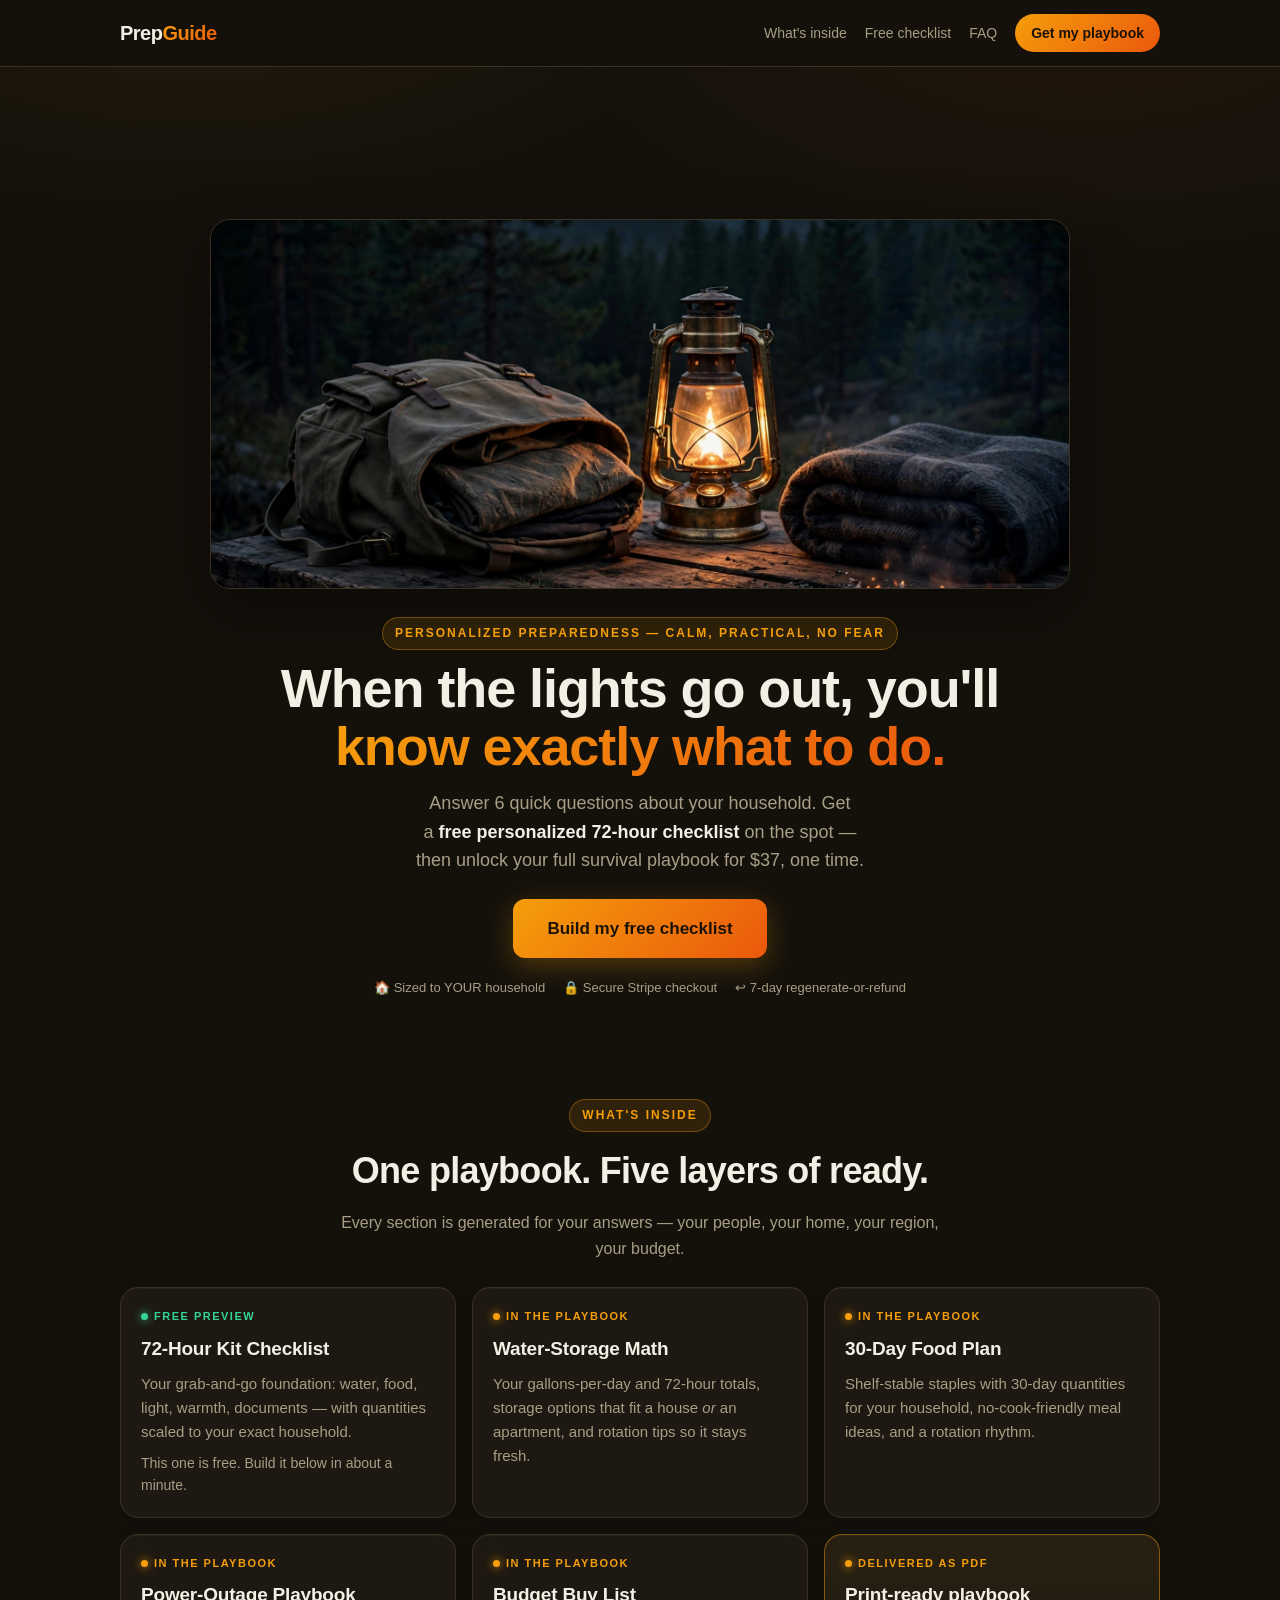
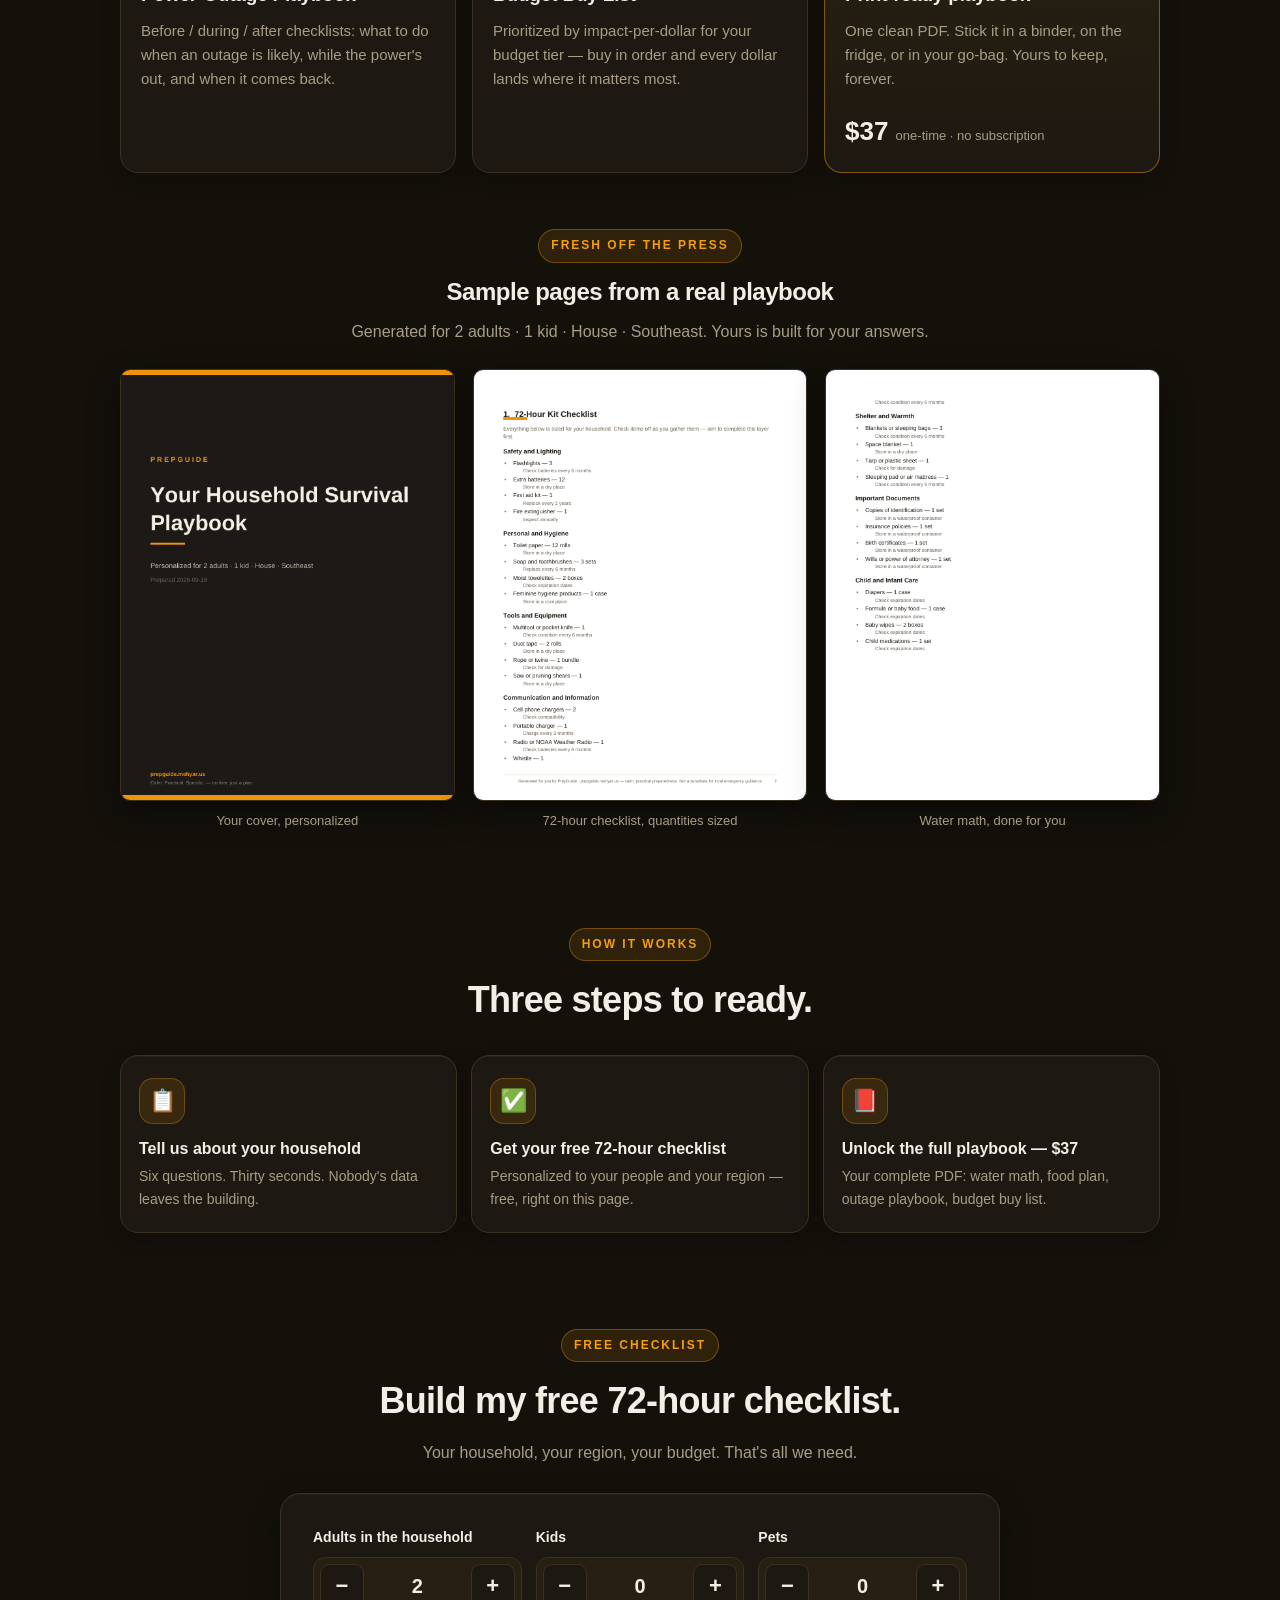
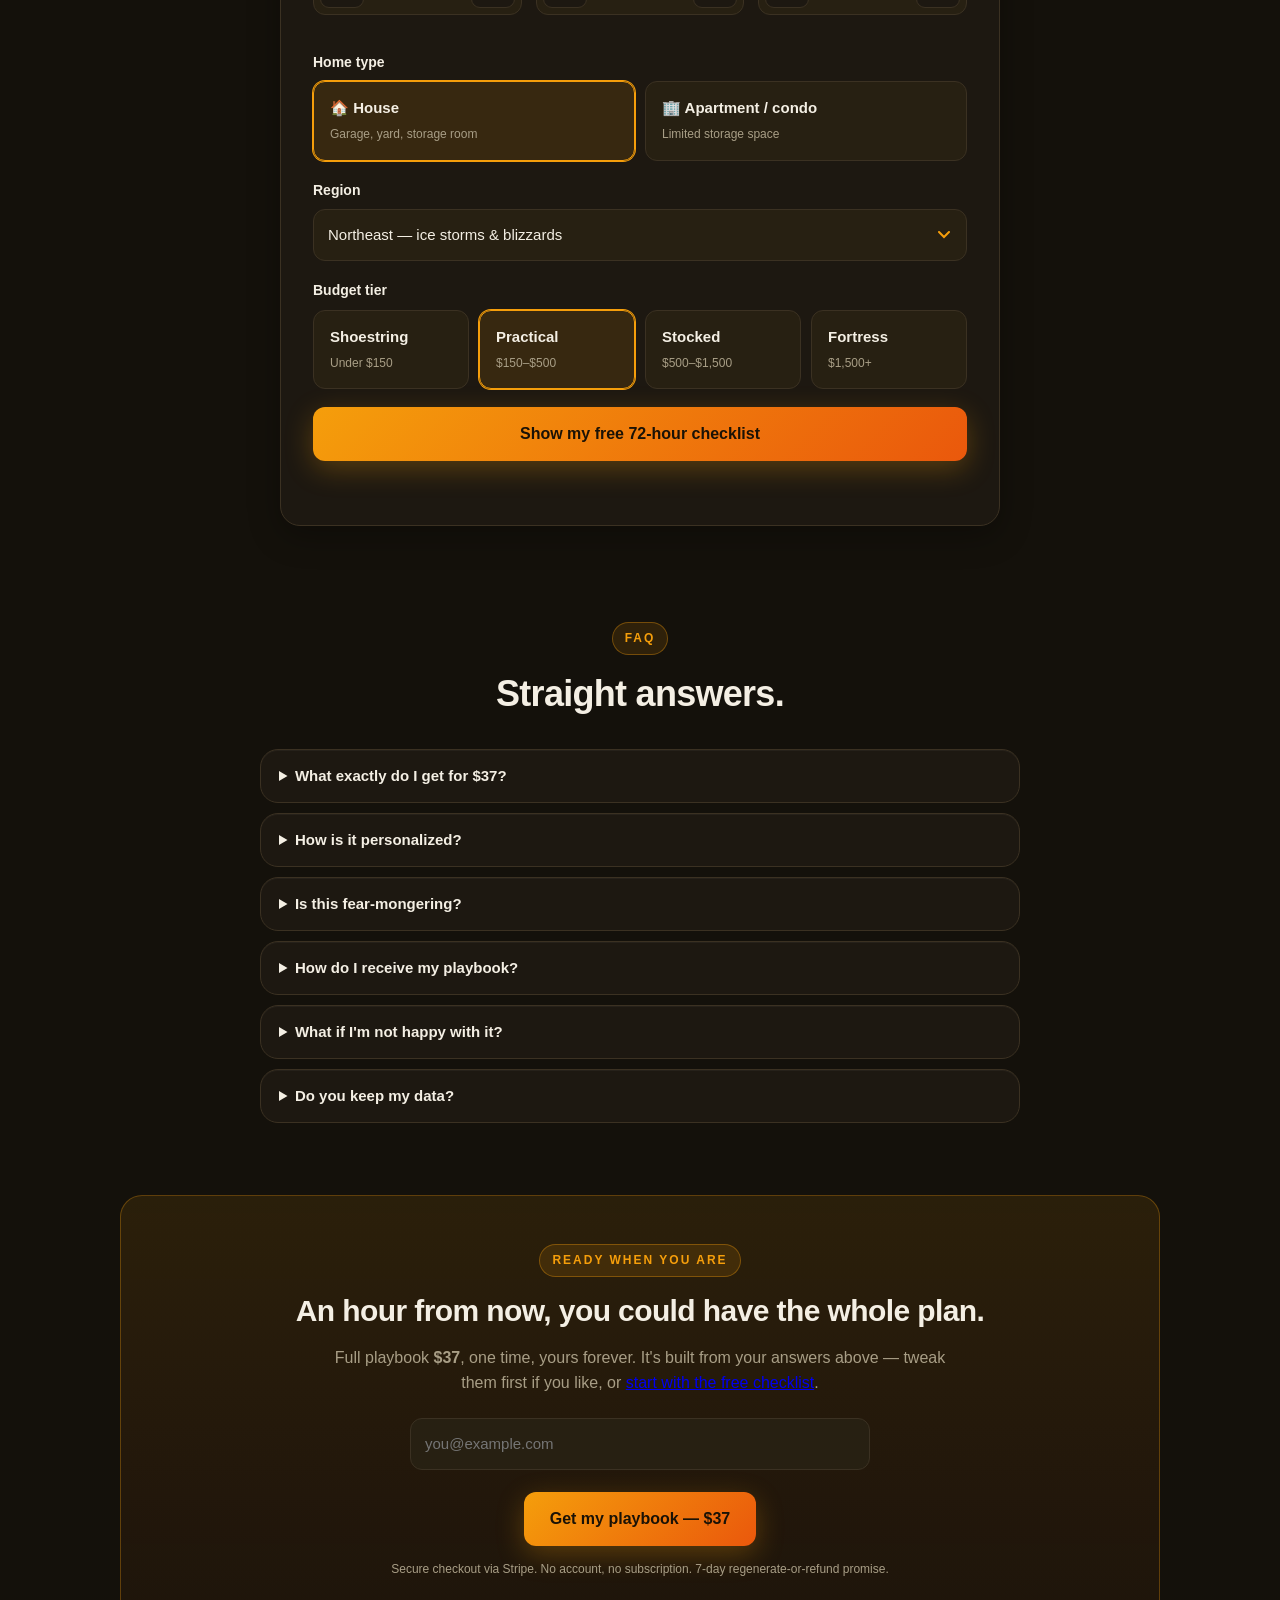
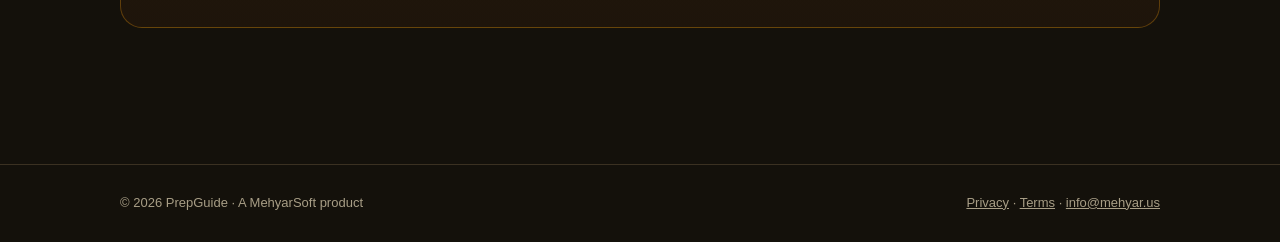
==== pwa/index.html @ 61ad1990 "PrepGuide product: PWA, checkout, fulfillment, design review" ====
<!DOCTYPE html>
<html lang="en">
<head>
<meta charset="utf-8">
<meta name="viewport" content="width=device-width, initial-scale=1, viewport-fit=cover">
<title>PrepGuide — Your personalized survival playbook, $37 one-time</title>
<meta name="description" content="Answer 6 quick questions, get a free personalized 72-hour checklist, then unlock your full survival playbook: water math for YOUR household, 30-day food plan, power-outage playbook, budget buy list. $37 one-time. Calm, practical, no fear.">
<link rel="canonical" href="https://prepguide.mehyar.us/">
<meta property="og:type" content="website">
<meta property="og:site_name" content="PrepGuide">
<meta property="og:title" content="PrepGuide — Your personalized survival playbook">
<meta property="og:description" content="Free personalized 72-hour checklist. Full playbook $37 one-time: water math, 30-day food plan, power-outage playbook, budget buy list. Calm, practical, no fear.">
<meta property="og:url" content="https://prepguide.mehyar.us/">
<meta property="og:image" content="https://prepguide.mehyar.us/hero.jpg">
<meta property="og:image:alt" content="PrepGuide — a household preparedness playbook">
<meta name="twitter:card" content="summary_large_image">
<meta name="twitter:title" content="PrepGuide — Your personalized survival playbook">
<meta name="twitter:description" content="Free personalized 72-hour checklist. Full playbook $37 one-time. Calm, practical, no fear.">
<meta name="twitter:image" content="https://prepguide.mehyar.us/hero.jpg">
<link rel="manifest" href="manifest.json">
<meta name="theme-color" content="#14110b">
<link rel="stylesheet" href="styles.css">
<script type="application/ld+json">
{"@context":"https://schema.org","@type":"Organization","name":"PrepGuide","url":"https://prepguide.mehyar.us/","logo":"https://prepguide.mehyar.us/hero.jpg","contactPoint":{"@type":"ContactPoint","email":"info@mehyar.us","contactType":"customer service"}}
</script>
<script type="application/ld+json">
{"@context":"https://schema.org","@type":"WebSite","name":"PrepGuide","url":"https://prepguide.mehyar.us/"}
</script>
<script type="application/ld+json">
{"@context":"https://schema.org","@type":"Product","name":"PrepGuide — Personalized Survival Playbook","description":"A personalized preparedness playbook for your household: 72-hour kit checklist, water-storage math, 30-day food plan, power-outage playbook, and a prioritized buy list for your budget. Delivered as a PDF.","brand":{"@type":"Brand","name":"PrepGuide"},"offers":{"@type":"Offer","price":"37","priceCurrency":"USD","availability":"https://schema.org/InStock"}}
</script>
<script type="application/ld+json">
{"@context":"https://schema.org","@type":"FAQPage","mainEntity":[
{"@type":"Question","name":"What exactly do I get for $37?","acceptedAnswer":{"@type":"Answer","text":"A personalized PDF playbook built for your household: your 72-hour kit checklist with quantities sized to your family, your water-storage math (gallons per day and for 72 hours), a 30-day food plan with quantities, a power-outage playbook (before / during / after), and a prioritized buy list matched to your budget tier."}},
{"@type":"Question","name":"How is it personalized?","acceptedAnswer":{"@type":"Answer","text":"You answer 6 questions — household size, home type, region, and budget. The playbook's quantities, storage advice, regional hazards, and buy list are all generated for those answers. A family of five in a hurricane zone gets a different plan than a single renter in the Mountain West."}},
{"@type":"Question","name":"Is this fear-mongering?","acceptedAnswer":{"@type":"Answer","text":"No. PrepGuide is deliberately calm and practical: checklists, math, and steps — no doom, no hype, no worst-case theater. Being prepared is just adulting with a plan."}},
{"@type":"Question","name":"How do I receive my playbook?","acceptedAnswer":{"@type":"Answer","text":"Right after checkout you land on your private success page. The playbook is generated for you (usually a few minutes) and downloads as a print-ready PDF. A copy of your private link also arrives by email."}},
{"@type":"Question","name":"What if I'm not happy with it?","acceptedAnswer":{"@type":"Answer","text":"Email info@mehyar.us within 7 days and we'll regenerate it free or refund you in full — your call."}},
{"@type":"Question","name":"Do you keep my data?","acceptedAnswer":{"@type":"Answer","text":"We keep your email and intake answers only long enough to produce and deliver your playbook. We never sell data and never use your household details in marketing. No accounts, nothing to delete later — or email info@mehyar.us and we'll wipe it."}}
]}
</script>
</head>
<body>

<header class="site-header">
  <div class="inner">
    <a class="brand" href="index.html">Prep<span>Guide</span></a>
    <nav class="nav">
      <a href="#inside">What's inside</a>
      <a href="#get">Free checklist</a>
      <a href="#faq">FAQ</a>
      <a class="nav-cta" href="#buy">Get my playbook</a>
    </nav>
  </div>
</header>

<main>
  <!-- ============ HERO ============ -->
  <section class="hero hero-compact">
    <div class="hero-art"><img src="hero.jpg" alt="A lantern and emergency backpack at dusk — be ready" fetchpriority="high" onerror="this.closest('.hero-art').style.display='none'"></div>
    <p class="eyebrow">Personalized preparedness — calm, practical, no fear</p>
    <h1>When the lights go out, you'll <span class="grad">know exactly what to do.</span></h1>
    <p class="hero-sub">Answer 6 quick questions about your household. Get a <strong>free personalized 72-hour checklist</strong> on the spot — then unlock your full survival playbook for $37, one time.</p>
    <div class="hero-cta">
      <a class="btn btn-primary" href="#get">Build my free checklist</a>
    </div>
    <div class="trust-row">
      <span>🏠 Sized to YOUR household</span>
      <span>🔒 Secure Stripe checkout</span>
      <span>↩ 7-day regenerate-or-refund</span>
    </div>
  </section>

  <!-- ============ WHAT'S INSIDE ============ -->
  <section id="inside">
    <div class="eyebrow-wrap"><p class="eyebrow">What's inside</p></div>
    <h2 class="sec-title">One playbook. Five layers of ready.</h2>
    <p class="sec-sub">Every section is generated for your answers — your people, your home, your region, your budget.</p>
    <div class="cards">
      <article class="card reveal">
        <div class="card-body">
          <span class="tag tag-free">Free preview</span>
          <h3>72-Hour Kit Checklist</h3>
          <p class="pitch">Your grab-and-go foundation: water, food, light, warmth, documents — with quantities scaled to your exact household.</p>
          <p class="teaser">This one is free. Build it below in about a minute.</p>
        </div>
      </article>
      <article class="card reveal">
        <div class="card-body">
          <span class="tag">In the playbook</span>
          <h3>Water-Storage Math</h3>
          <p class="pitch">Your gallons-per-day and 72-hour totals, storage options that fit a house <em>or</em> an apartment, and rotation tips so it stays fresh.</p>
        </div>
      </article>
      <article class="card reveal">
        <div class="card-body">
          <span class="tag">In the playbook</span>
          <h3>30-Day Food Plan</h3>
          <p class="pitch">Shelf-stable staples with 30-day quantities for your household, no-cook-friendly meal ideas, and a rotation rhythm.</p>
        </div>
      </article>
      <article class="card reveal">
        <div class="card-body">
          <span class="tag">In the playbook</span>
          <h3>Power-Outage Playbook</h3>
          <p class="pitch">Before / during / after checklists: what to do when an outage is likely, while the power's out, and when it comes back.</p>
        </div>
      </article>
      <article class="card reveal">
        <div class="card-body">
          <span class="tag">In the playbook</span>
          <h3>Budget Buy List</h3>
          <p class="pitch">Prioritized by impact-per-dollar for your budget tier — buy in order and every dollar lands where it matters most.</p>
        </div>
      </article>
      <article class="card reveal card-cta">
        <div class="card-body">
          <span class="tag">Delivered as PDF</span>
          <h3>Print-ready playbook</h3>
          <p class="pitch">One clean PDF. Stick it in a binder, on the fridge, or in your go-bag. Yours to keep, forever.</p>
          <p class="price">$37 <small>one-time · no subscription</small></p>
        </div>
      </article>
    </div>

    <div class="samples">
      <div class="eyebrow-wrap"><p class="eyebrow">Fresh off the press</p></div>
      <h3 class="sec-title" style="font-size:24px">Sample pages from a real playbook</h3>
      <p class="sec-sub">Generated for 2 adults · 1 kid · House · Southeast. Yours is built for your answers.</p>
      <div class="sample-pages">
        <figure class="reveal">
          <img src="samples/page-1.png" alt="Sample playbook cover page, personalized for a two-adult one-kid household in the Southeast" loading="lazy">
          <figcaption>Your cover, personalized</figcaption>
        </figure>
        <figure class="reveal">
          <img src="samples/page-2.png" alt="Sample 72-hour kit checklist page with quantities sized to the household" loading="lazy">
          <figcaption>72-hour checklist, quantities sized</figcaption>
        </figure>
        <figure class="reveal">
          <img src="samples/page-3.png" alt="Sample water-storage math page from the playbook" loading="lazy">
          <figcaption>Water math, done for you</figcaption>
        </figure>
      </div>
    </div>
  </section>

  <!-- ============ HOW IT WORKS ============ -->
  <section id="how">
    <div class="eyebrow-wrap"><p class="eyebrow">How it works</p></div>
    <h2 class="sec-title">Three steps to ready.</h2>
    <ol class="steps steps-visual">
      <li><span class="step-icon">📋</span><strong>Tell us about your household</strong><p>Six questions. Thirty seconds. Nobody's data leaves the building.</p></li>
      <li><span class="step-icon">✅</span><strong>Get your free 72-hour checklist</strong><p>Personalized to your people and your region — free, right on this page.</p></li>
      <li><span class="step-icon">📕</span><strong>Unlock the full playbook — $37</strong><p>Your complete PDF: water math, food plan, outage playbook, budget buy list.</p></li>
    </ol>
  </section>

  <!-- ============ INTAKE ============ -->
  <section id="get">
    <div class="eyebrow-wrap"><p class="eyebrow">Free checklist</p></div>
    <h2 class="sec-title">Build my free 72-hour checklist.</h2>
    <p class="sec-sub">Your household, your region, your budget. That's all we need.</p>

    <form id="intake-form" class="intake" novalidate>
      <div class="intake-grid">
        <div class="field">
          <label>Adults in the household</label>
          <div class="stepper" data-field="adults">
            <button type="button" data-step="-1" aria-label="fewer adults">−</button>
            <span class="stepper-val" id="adults-val">2</span>
            <button type="button" data-step="1" aria-label="more adults">+</button>
          </div>
        </div>
        <div class="field">
          <label>Kids</label>
          <div class="stepper" data-field="kids">
            <button type="button" data-step="-1" aria-label="fewer kids">−</button>
            <span class="stepper-val" id="kids-val">0</span>
            <button type="button" data-step="1" aria-label="more kids">+</button>
          </div>
        </div>
        <div class="field">
          <label>Pets</label>
          <div class="stepper" data-field="pets">
            <button type="button" data-step="-1" aria-label="fewer pets">−</button>
            <span class="stepper-val" id="pets-val">0</span>
            <button type="button" data-step="1" aria-label="more pets">+</button>
          </div>
        </div>
      </div>

      <div class="field">
        <label>Home type</label>
        <div class="choices choices-2" id="home-type">
          <label class="choice"><input type="radio" name="home_type" value="house" checked><span><strong>🏠 House</strong><small>Garage, yard, storage room</small></span></label>
          <label class="choice"><input type="radio" name="home_type" value="apartment" ><span><strong>🏢 Apartment / condo</strong><small>Limited storage space</small></span></label>
        </div>
      </div>

      <div class="field">
        <label for="region">Region</label>
        <select id="region" class="select">
          <option value="northeast">Northeast — ice storms &amp; blizzards</option>
          <option value="southeast">Southeast — hurricanes</option>
          <option value="midwest">Midwest — tornadoes &amp; ice</option>
          <option value="south">South — extreme heat &amp; hurricanes</option>
          <option value="west">West — wildfires &amp; earthquakes</option>
          <option value="mountain">Mountain — blizzards &amp; wildfires</option>
        </select>
      </div>

      <div class="field">
        <label>Budget tier</label>
        <div class="choices choices-2 choices-4" id="budget-tier">
          <label class="choice"><input type="radio" name="budget_tier" value="shoestring"><span><strong>Shoestring</strong><small>Under $150</small></span></label>
          <label class="choice"><input type="radio" name="budget_tier" value="practical" checked><span><strong>Practical</strong><small>$150–$500</small></span></label>
          <label class="choice"><input type="radio" name="budget_tier" value="stocked"><span><strong>Stocked</strong><small>$500–$1,500</small></span></label>
          <label class="choice"><input type="radio" name="budget_tier" value="fortress"><span><strong>Fortress</strong><small>$1,500+</small></span></label>
        </div>
      </div>

      <button type="submit" class="btn btn-primary btn-block" id="teaser-btn">Show my free 72-hour checklist</button>
      <div class="status" id="teaser-status" role="status"></div>
    </form>

    <div id="teaser-result" hidden></div>

    <!-- upsell: revealed after the teaser -->
    <div id="upsell" class="unlock-box" hidden>
      <div>
        <p class="price">$37 <small>one-time</small></p>
        <p><strong>Unlock your full playbook</strong> — water-storage math for your household, 30-day food plan, power-outage playbook, and your prioritized budget buy list. Print-ready PDF, yours forever.</p>
      </div>
      <form class="buy-form" novalidate>
        <input type="email" class="email-inline buy-email" placeholder="you@example.com" autocomplete="email" aria-label="Email for delivery">
        <button type="submit" class="btn btn-primary buy-btn">Get my playbook — $37</button>
        <div class="status buy-status" role="status"></div>
      </form>
      <p class="fine">Secure checkout via Stripe. Your private download link arrives on the success page and by email.</p>
    </div>
  </section>

  <!-- ============ FAQ ============ -->
  <section id="faq">
    <div class="eyebrow-wrap"><p class="eyebrow">FAQ</p></div>
    <h2 class="sec-title">Straight answers.</h2>
    <div class="faq">
      <details><summary>What exactly do I get for $37?</summary><p>A personalized PDF playbook built for your household: your 72-hour kit checklist with quantities sized to your family, your water-storage math (gallons per day and for 72 hours), a 30-day food plan with quantities, a power-outage playbook (before / during / after), and a prioritized buy list matched to your budget tier.</p></details>
      <details><summary>How is it personalized?</summary><p>You answer 6 questions — household size, home type, region, and budget. The quantities, storage advice, regional hazard notes, and buy list are all generated for those answers. A family of five in a hurricane zone gets a different plan than a single renter in the Mountain West.</p></details>
      <details><summary>Is this fear-mongering?</summary><p>No. PrepGuide is deliberately calm and practical: checklists, math, and steps — no doom, no hype, no worst-case theater. Being prepared is just adulting with a plan.</p></details>
      <details><summary>How do I receive my playbook?</summary><p>Right after checkout you land on your private success page. Your playbook is generated for you (usually within a few minutes) and downloads as a print-ready PDF. A copy of your private link also arrives by email.</p></details>
      <details><summary>What if I'm not happy with it?</summary><p>Email <a href="mailto:info@mehyar.us">info@mehyar.us</a> within 7 days and we'll regenerate it free or refund you in full — your call.</p></details>
      <details><summary>Do you keep my data?</summary><p>We keep your email and intake answers only long enough to produce and deliver your playbook. We never sell data and never use your household details in marketing. No accounts, nothing to delete later — or email <a href="mailto:info@mehyar.us">info@mehyar.us</a> and we'll wipe it.</p></details>
    </div>
  </section>

  <!-- ============ FINAL CTA / PAYWALL ============ -->
  <section class="final-cta" id="buy">
    <p class="eyebrow">Ready when you are</p>
    <h2>An hour from now, you could have the whole plan.</h2>
    <p class="sec-sub">Full playbook <strong>$37</strong>, one time, yours forever. It's built from your answers above — tweak them first if you like, or <a href="#get">start with the free checklist</a>.</p>
    <form class="buy-form buy-form-final" novalidate>
      <input type="email" class="email-inline buy-email" placeholder="you@example.com" autocomplete="email" aria-label="Email for delivery">
      <button type="submit" class="btn btn-primary buy-btn">Get my playbook — $37</button>
      <div class="status buy-status" role="status"></div>
    </form>
    <p class="fine">Secure checkout via Stripe. No account, no subscription. 7-day regenerate-or-refund promise.</p>
  </section>
</main>

<div class="sticky-cta" id="sticky-cta" hidden>
  <div class="sticky-cta-text"><strong>$37</strong> — your household playbook</div>
  <a class="btn btn-primary" href="#buy">Get it</a>
</div>

<footer>
  <div class="inner">
    <span>© 2026 PrepGuide · A MehyarSoft product</span>
    <span><a href="privacy.html">Privacy</a> · <a href="terms.html">Terms</a> · <a href="mailto:info@mehyar.us">info@mehyar.us</a></span>
  </div>
</footer>

<script src="app.js" defer></script>
</body>
</html>
---- pwa/styles.css ----
/* PrepGuide — rugged preparedness palette. Mobile-first, vanilla, no build step. */
:root {
  --bg: #14110b;
  --surface: #1d1811;
  --surface-2: #272012;
  --line: #3b3122;
  --text: #f4efe4;
  --muted: #a89e86;
  --accent: #f59e0b;
  --accent-2: #fb923c;
  --accent-soft: rgba(245, 158, 11, .12);
  --grad: linear-gradient(135deg, #f59e0b, #ea580c);
  --gold: #fbbf24;
  --ok: #34d399;
  --err: #fb7185;
  --radius: 16px;
  --maxw: 1080px;
  --font: -apple-system, BlinkMacSystemFont, "Segoe UI", Inter, Roboto, Helvetica, Arial, sans-serif;
}

* { box-sizing: border-box; }
html { -webkit-text-size-adjust: 100%; scroll-behavior: smooth; }
body {
  margin: 0;
  background:
    radial-gradient(900px 420px at 15% -5%, rgba(245, 158, 11, .08) 0%, transparent 60%) fixed,
    radial-gradient(900px 420px at 85% 0%, rgba(234, 88, 12, .07) 0%, transparent 60%) fixed,
    var(--bg);
  color: var(--text);
  font-family: var(--font);
  line-height: 1.6;
  font-size: 16px;
}

/* ---------- header ---------- */
.site-header {
  position: sticky; top: 0; z-index: 20;
  background: rgba(20, 17, 11, .9);
  backdrop-filter: blur(10px);
  -webkit-backdrop-filter: blur(10px);
  border-bottom: 1px solid var(--line);
}
.site-header .inner {
  max-width: var(--maxw); margin: 0 auto;
  padding: 14px 20px;
  display: flex; align-items: center; justify-content: space-between; gap: 12px;
}
.brand { font-weight: 800; font-size: 20px; letter-spacing: -.5px; color: var(--text); text-decoration: none; }
.brand span {
  background: var(--grad);
  -webkit-background-clip: text; background-clip: text;
  -webkit-text-fill-color: transparent; color: transparent;
}
.nav { display: flex; align-items: center; }
.nav a { color: var(--muted); text-decoration: none; font-size: 14px; margin-left: 18px; }
.nav a:hover { color: var(--text); }
.nav .nav-cta {
  margin-left: 18px; padding: 8px 16px; border-radius: 999px;
  background: var(--grad); color: #1a1206; font-weight: 800;
}
.nav .nav-cta:hover { color: #1a1206; opacity: .92; }
@media (max-width: 560px) { .nav a:not(.nav-cta) { display: none; } }

/* ---------- layout ---------- */
main { max-width: var(--maxw); margin: 0 auto; padding: 0 20px 72px; }
main section { margin-top: clamp(56px, 9vw, 96px); }
section[id] { scroll-margin-top: 76px; }
h1 {
  font-size: clamp(30px, 8.5vw, 54px);
  line-height: 1.06; letter-spacing: -0.02em;
  margin: 0 0 14px; text-wrap: balance;
}
h2 { font-size: clamp(22px, 5.5vw, 30px); letter-spacing: -0.02em; margin: 0 0 10px; text-wrap: balance; }
.sec-title { font-size: clamp(24px, 6vw, 36px); letter-spacing: -0.02em; text-wrap: balance; }
h3 { font-size: 18px; margin: 0 0 8px; letter-spacing: -0.01em; }
p.lede { color: var(--muted); font-size: 17px; margin: 0 0 18px; max-width: 640px; }
::selection { background: rgba(245, 158, 11, .35); }
a:focus-visible, button:focus-visible, input:focus-visible, summary:focus-visible, select:focus-visible {
  outline: 2px solid var(--accent); outline-offset: 2px; border-radius: 6px;
}
.eyebrow {
  display: inline-block;
  color: var(--accent); font-size: 12px; font-weight: 800;
  text-transform: uppercase; letter-spacing: 2px; margin: 0 0 10px;
  padding: 6px 12px; border: 1px solid rgba(245, 158, 11, .35);
  border-radius: 999px; background: var(--accent-soft);
}
.eyebrow-wrap { text-align: center; }
.sec-title { text-align: center; }
.sec-sub { text-align: center; color: var(--muted); max-width: 620px; margin: 0 auto 8px; }

/* ---------- hero ---------- */
.hero { padding: 64px 0 12px; text-align: center; }
.hero-compact { padding: clamp(28px, 6vw, 56px) 0 4px; }
.hero-art { max-width: 860px; margin: 0 auto 28px; border-radius: 20px; overflow: hidden; border: 1px solid var(--line); box-shadow: 0 20px 60px rgba(0,0,0,.4); }
.hero-art img { width: 100%; display: block; aspect-ratio: 21 / 9; object-fit: cover; }
.hero h1 .grad {
  background: var(--grad);
  -webkit-background-clip: text; background-clip: text;
  -webkit-text-fill-color: transparent; color: transparent;
}
.hero .lede { margin-left: auto; margin-right: auto; }
.hero-sub {
  color: var(--muted); font-size: clamp(15px, 4vw, 18px);
  margin: 12px auto 0; max-width: 560px; text-wrap: balance;
}
.hero-sub strong { color: var(--text); }
.hero-cta { margin-top: 24px; display: flex; justify-content: center; }
.hero-cta .btn { padding: 16px 34px; font-size: 17px; min-height: 52px; }
.trust-row {
  display: flex; gap: 10px 18px; flex-wrap: wrap; justify-content: center;
  margin-top: 20px; font-size: 13px; color: var(--muted);
}
.trust-row span { display: inline-flex; align-items: center; gap: 6px; white-space: nowrap; }

/* ---------- buttons ---------- */
.btn {
  display: inline-block; border: 0; cursor: pointer;
  font: inherit; font-weight: 700; font-size: 16px;
  padding: 14px 26px; border-radius: 12px;
  text-decoration: none; text-align: center;
  transition: transform .06s ease, opacity .15s, box-shadow .15s;
}
.btn:active { transform: scale(.98); }
.btn:disabled { opacity: .6; cursor: wait; }
.btn-primary { background: var(--grad); color: #1a1206; box-shadow: 0 8px 28px rgba(245, 158, 11, .28); }
.btn-primary:hover { opacity: .94; box-shadow: 0 10px 32px rgba(245, 158, 11, .36); }
.btn-ghost { background: var(--surface-2); color: var(--text); border: 1px solid var(--line); }
.btn-ghost:hover { border-color: var(--accent); }
.btn-block { display: block; width: 100%; }

/* ---------- cards ---------- */
.cards { display: grid; gap: 16px; margin-top: 26px; }
@media (min-width: 720px) { .cards { grid-template-columns: 1fr 1fr; } }
@media (min-width: 1020px) { .cards { grid-template-columns: 1fr 1fr 1fr; } }
.card {
  background: var(--surface); border: 1px solid var(--line);
  border-radius: 18px; overflow: hidden;
  display: flex; flex-direction: column;
  transition: transform .15s ease, border-color .15s ease;
  box-shadow: inset 0 1px 0 rgba(255, 255, 255, .04), 0 6px 20px rgba(0, 0, 0, .22);
}
.card:hover { transform: translateY(-3px); border-color: rgba(245, 158, 11, .45); }
.card-body { padding: 20px; display: flex; flex-direction: column; gap: 8px; flex: 1; }
.card .tag {
  font-size: 11px; color: var(--accent); font-weight: 800;
  text-transform: uppercase; letter-spacing: 1.5px;
  display: inline-flex; align-items: center; gap: 6px;
}
.card .tag::before { content: ""; width: 7px; height: 7px; border-radius: 50%; background: var(--accent); box-shadow: 0 0 10px var(--accent); }
.card .tag-free { color: var(--ok); }
.card .tag-free::before { background: var(--ok); box-shadow: 0 0 10px var(--ok); }
.card h3 { margin: 0; font-size: 19px; }
.card .pitch { margin: 0; font-size: 15px; color: var(--muted); }
.card .teaser { margin: 0; color: var(--muted); font-size: 14px; }
.card .price { font-size: 26px; font-weight: 800; margin: auto 0 0; padding-top: 12px; }
.card .price small { color: var(--muted); font-weight: 400; font-size: 13px; }
.card-cta { border-color: rgba(245, 158, 11, .45); background: linear-gradient(180deg, var(--surface-2), var(--surface)); }

/* ---------- how it works ---------- */
.steps { list-style: none; padding: 0; margin: 26px 0 0; display: grid; gap: 14px; }
@media (min-width: 720px) { .steps { grid-template-columns: repeat(3, 1fr); } }
.steps li {
  background: var(--surface); border: 1px solid var(--line);
  border-radius: 18px; padding: 22px 18px; position: relative;
  font-size: 15px;
  box-shadow: inset 0 1px 0 rgba(255, 255, 255, .04), 0 6px 20px rgba(0, 0, 0, .22);
}
.steps li strong { display: block; margin-bottom: 4px; font-size: 16px; }
.steps li p { margin: 0; color: var(--muted); font-size: 14px; }
.step-icon {
  display: inline-flex; align-items: center; justify-content: center;
  width: 46px; height: 46px; border-radius: 14px; font-size: 22px;
  background: var(--accent-soft); border: 1px solid rgba(245, 158, 11, .3);
  margin-bottom: 12px;
}

/* ---------- faq ---------- */
.faq { margin-top: 26px; display: grid; gap: 10px; max-width: 760px; margin-left: auto; margin-right: auto; }
.faq details { background: var(--surface); border: 1px solid var(--line); border-radius: 18px; padding: 14px 18px; box-shadow: inset 0 1px 0 rgba(255,255,255,.04); }
.faq summary { cursor: pointer; font-weight: 700; font-size: 15px; }
.faq details p { margin: 8px 0 0; color: var(--muted); font-size: 14px; }
.faq a { color: var(--accent); }

/* ---------- final cta ---------- */
.final-cta {
  margin-top: 72px; text-align: center;
  background: linear-gradient(180deg, rgba(245, 158, 11, .10), rgba(234, 88, 12, .05));
  border: 1px solid rgba(245, 158, 11, .3);
  border-radius: 22px; padding: 48px 24px;
}
.final-cta h2 { font-size: 30px; }
.final-cta .fine { color: var(--muted); font-size: 12px; margin: 14px 0 0; }

/* ---------- real playbook samples ---------- */
.samples { margin-top: 56px; text-align: center; }
.sample-pages {
  display: grid; gap: 18px; margin-top: 24px;
  grid-template-columns: 1fr;
  justify-items: center;
}
.sample-pages figure { margin: 0; max-width: 340px; }
.sample-pages img {
  width: 100%; height: auto; display: block;
  border-radius: 10px; border: 1px solid var(--line);
  box-shadow: 0 12px 32px rgba(0, 0, 0, .45);
  background: #fff;
}
.sample-pages figcaption { color: var(--muted); font-size: 13px; margin-top: 10px; }
@media (min-width: 720px) { .sample-pages { grid-template-columns: repeat(3, 1fr); } }

/* ---------- buy forms ---------- */
.buy-form { display: flex; flex-direction: column; gap: 12px; align-items: stretch; }
.buy-form-final { max-width: 460px; margin: 22px auto 0; }
.buy-form .status:empty { display: none; }
@media (min-width: 560px) {
  .buy-form-final { flex-direction: row; flex-wrap: wrap; justify-content: center; }
  .buy-form-final .buy-email { flex: 1 1 220px; }
  .buy-form-final .buy-status { flex-basis: 100%; }
}

/* ---------- intake form ---------- */
.intake {
  max-width: 720px; margin: 28px auto 0;
  background: var(--surface); border: 1px solid var(--line);
  border-radius: 20px; padding: clamp(20px, 4vw, 32px);
  box-shadow: inset 0 1px 0 rgba(255, 255, 255, .04), 0 10px 32px rgba(0, 0, 0, .3);
}
.intake-grid { display: grid; grid-template-columns: repeat(3, 1fr); gap: 14px; margin-bottom: 18px; }
@media (max-width: 520px) { .intake-grid { grid-template-columns: 1fr 1fr; } }
.field { margin-bottom: 18px; }
.field > label { display: block; font-weight: 700; font-size: 14px; margin-bottom: 8px; }
.stepper {
  display: flex; align-items: center; justify-content: space-between;
  background: var(--surface-2); border: 1px solid var(--line);
  border-radius: 12px; padding: 6px;
}
.stepper button {
  width: 44px; height: 44px; border-radius: 9px; border: 1px solid var(--line);
  background: var(--surface); color: var(--text); font-size: 22px; font-weight: 700;
  cursor: pointer; line-height: 1;
}
.stepper button:hover { border-color: var(--accent); color: var(--accent); }
.stepper-val { font-size: 20px; font-weight: 800; min-width: 36px; text-align: center; }
.choices { display: flex; flex-wrap: wrap; gap: 10px; }
.choices-2 .choice { flex: 1 1 200px; }
.choices-4 .choice { flex: 1 1 140px; }
.choice { position: relative; cursor: pointer; }
.choice input { position: absolute; opacity: 0; pointer-events: none; }
.choice span {
  display: block; padding: 14px 16px; border-radius: 12px;
  border: 1px solid var(--line); background: var(--surface-2);
  transition: border-color .12s, background .12s;
}
.choice span strong { display: block; font-size: 15px; }
.choice span small { color: var(--muted); font-size: 12px; }
.choice input:checked + span { border-color: var(--accent); background: var(--accent-soft); box-shadow: 0 0 0 1px var(--accent); }
.choice input:focus-visible + span { outline: 2px solid var(--accent); outline-offset: 2px; }
.select {
  width: 100%; padding: 13px 14px; border-radius: 12px;
  border: 1px solid var(--line); background: var(--surface-2); color: var(--text);
  font: inherit; font-size: 15px; appearance: none;
  background-image: url("data:image/svg+xml,%3Csvg xmlns='http://www.w3.org/2000/svg' width='12' height='8'%3E%3Cpath d='M1 1l5 5 5-5' stroke='%23f59e0b' stroke-width='2' fill='none' stroke-linecap='round'/%3E%3C/svg%3E");
  background-repeat: no-repeat; background-position: right 16px center;
}
.email-inline {
  width: 100%; padding: 13px 14px; border-radius: 12px; margin-bottom: 10px;
  border: 1px solid var(--line); background: var(--surface-2); color: var(--text);
  font: inherit; font-size: 15px;
}
.email-inline:focus, .select:focus { outline: none; border-color: var(--accent); box-shadow: 0 0 0 3px rgba(245, 158, 11, .18); }
.status { min-height: 22px; font-size: 14px; margin-top: 10px; }
.status.busy { color: var(--accent); }
.status.error { color: var(--err); }
.status.ok { color: var(--ok); }

/* ---------- teaser result ---------- */
#teaser-result {
  max-width: 720px; margin: 22px auto 0;
  background: var(--surface); border: 1px solid rgba(245, 158, 11, .4);
  border-radius: 20px; padding: clamp(20px, 4vw, 30px);
  box-shadow: inset 0 1px 0 rgba(255, 255, 255, .04), 0 10px 32px rgba(0, 0, 0, .3);
}
#teaser-result[hidden] { display: none; }
.teaser-head { display: flex; align-items: center; gap: 10px; margin-bottom: 6px; }
.teaser-head .tag {
  font-size: 11px; color: var(--ok); font-weight: 800;
  text-transform: uppercase; letter-spacing: 1.5px;
}
.teaser-headline { font-size: 18px; font-weight: 700; margin: 0 0 4px; }
.teaser-household { color: var(--muted); font-size: 13px; margin: 0 0 14px; }
.water-callout {
  display: flex; align-items: center; gap: 14px;
  background: var(--accent-soft); border: 1px solid rgba(245, 158, 11, .4);
  border-radius: 14px; padding: 14px 18px; margin-bottom: 18px;
}
.water-callout .big { font-size: 34px; font-weight: 800; color: var(--accent); line-height: 1; }
.water-callout .cap { font-size: 13px; color: var(--muted); }
.checklist-cat { margin-bottom: 16px; }
.checklist-cat h4 { margin: 0 0 8px; font-size: 14px; text-transform: uppercase; letter-spacing: 1px; color: var(--accent); }
.checklist-cat ul { margin: 0; padding: 0; list-style: none; display: grid; gap: 6px; }
.checklist-cat li {
  display: flex; justify-content: space-between; gap: 12px;
  font-size: 14px; padding: 8px 12px;
  background: var(--surface-2); border: 1px solid var(--line); border-radius: 9px;
}
.checklist-cat li .qty { color: var(--accent); font-weight: 700; white-space: nowrap; font-size: 13px; }
.teaser-note { color: var(--muted); font-size: 13px; margin: 14px 0 0; border-top: 1px solid var(--line); padding-top: 12px; }

/* ---------- upsell ---------- */
.unlock-box {
  max-width: 720px; margin: 22px auto 0;
  border: 1px solid rgba(245, 158, 11, .5); background: var(--accent-soft);
  border-radius: 20px; padding: 24px;
  box-shadow: inset 0 1px 0 rgba(255, 255, 255, .04), 0 10px 32px rgba(0, 0, 0, .3);
}
.unlock-box[hidden] { display: none; }
.unlock-box .price { font-size: 34px; font-weight: 800; margin: 0 0 6px; }
.unlock-box .price small { color: var(--muted); font-weight: 400; font-size: 14px; }
.unlock-box p { font-size: 15px; margin: 0 0 14px; }
.unlock-box .fine { color: var(--muted); font-size: 12px; margin: 10px 0 0; }

/* ---------- success page ---------- */
.centered { text-align: center; padding: 56px 0 20px; max-width: 720px; margin: 0 auto; }
.centered .check { font-size: 56px; }
.centered h1 { margin-top: 12px; }
.status-card {
  background: var(--surface); border: 1px solid var(--line);
  border-radius: 18px; padding: 26px; margin-top: 22px; text-align: left;
  box-shadow: inset 0 1px 0 rgba(255, 255, 255, .04), 0 6px 20px rgba(0, 0, 0, .22);
}
.status-card .row { display: flex; align-items: center; gap: 12px; font-size: 15px; }
.spinner {
  width: 22px; height: 22px; border-radius: 50%; flex: none;
  border: 3px solid var(--line); border-top-color: var(--accent);
  animation: spin 0.9s linear infinite;
}
@keyframes spin { to { transform: rotate(360deg); } }
@media (prefers-reduced-motion: reduce) { .spinner { animation: none; } }
.progress-note { color: var(--muted); font-size: 13px; margin-top: 10px; }
.download-btn { font-size: 18px; padding: 18px 36px; }

/* ---------- legal ---------- */
.legal { max-width: 820px; margin: 0 auto; padding: 48px 20px 64px; }
.legal h1 { font-size: clamp(32px, 5vw, 44px); margin: 8px 0 6px; }
.legal-updated { color: var(--muted); font-size: 14px; margin: 0 0 28px; }
.legal-card { background: var(--surface); border: 1px solid var(--line); border-radius: 14px; padding: 24px; margin: 0 0 18px; }
.legal-card h2 { font-size: 19px; margin: 0 0 12px; }
.legal-card p, .legal-card li { font-size: 15px; line-height: 1.65; color: #d8d0ba; margin: 0 0 10px; }
.legal-card ul { padding-left: 22px; }
.legal-card a { color: var(--accent); }
.legal-contact { margin-top: 28px; color: var(--muted); font-size: 15px; }
.legal-contact a { color: var(--accent); }

/* ---------- reveal on scroll ---------- */
.reveal { opacity: 0; transform: translateY(14px); transition: opacity .5s ease, transform .5s ease; }
.reveal.in { opacity: 1; transform: none; }
@media (prefers-reduced-motion: reduce) { .reveal { opacity: 1; transform: none; transition: none; } }

/* ---------- sticky mobile cta ---------- */
.sticky-cta {
  position: fixed; left: 12px; right: 12px;
  bottom: calc(12px + env(safe-area-inset-bottom));
  z-index: 40; display: none;
  align-items: center; justify-content: space-between; gap: 12px;
  background: rgba(29, 24, 17, .95);
  -webkit-backdrop-filter: blur(12px); backdrop-filter: blur(12px);
  border: 1px solid rgba(245, 158, 11, .4); border-radius: 16px;
  padding: 10px 10px 10px 16px;
  box-shadow: 0 12px 32px rgba(0, 0, 0, .5);
}
.sticky-cta[hidden] { display: none; }
.sticky-cta:not([hidden]) { display: flex; }
.sticky-cta-text { font-size: 14px; color: var(--muted); }
.sticky-cta-text strong { color: var(--text); font-size: 16px; }
.sticky-cta .btn { padding: 12px 20px; font-size: 15px; white-space: nowrap; min-height: 48px; }
@media (min-width: 720px) { .sticky-cta { display: none !important; } }
@media (pointer: coarse) { .btn { min-height: 48px; } .faq summary { padding: 6px 0; } }

/* ---------- footer ---------- */
footer { border-top: 1px solid var(--line); margin-top: 64px; }
footer .inner { max-width: var(--maxw); margin: 0 auto; padding: 28px 20px; color: var(--muted); font-size: 13px; display: flex; justify-content: space-between; gap: 12px; flex-wrap: wrap; }
footer a { color: var(--muted); }
footer a:hover { color: var(--accent); }
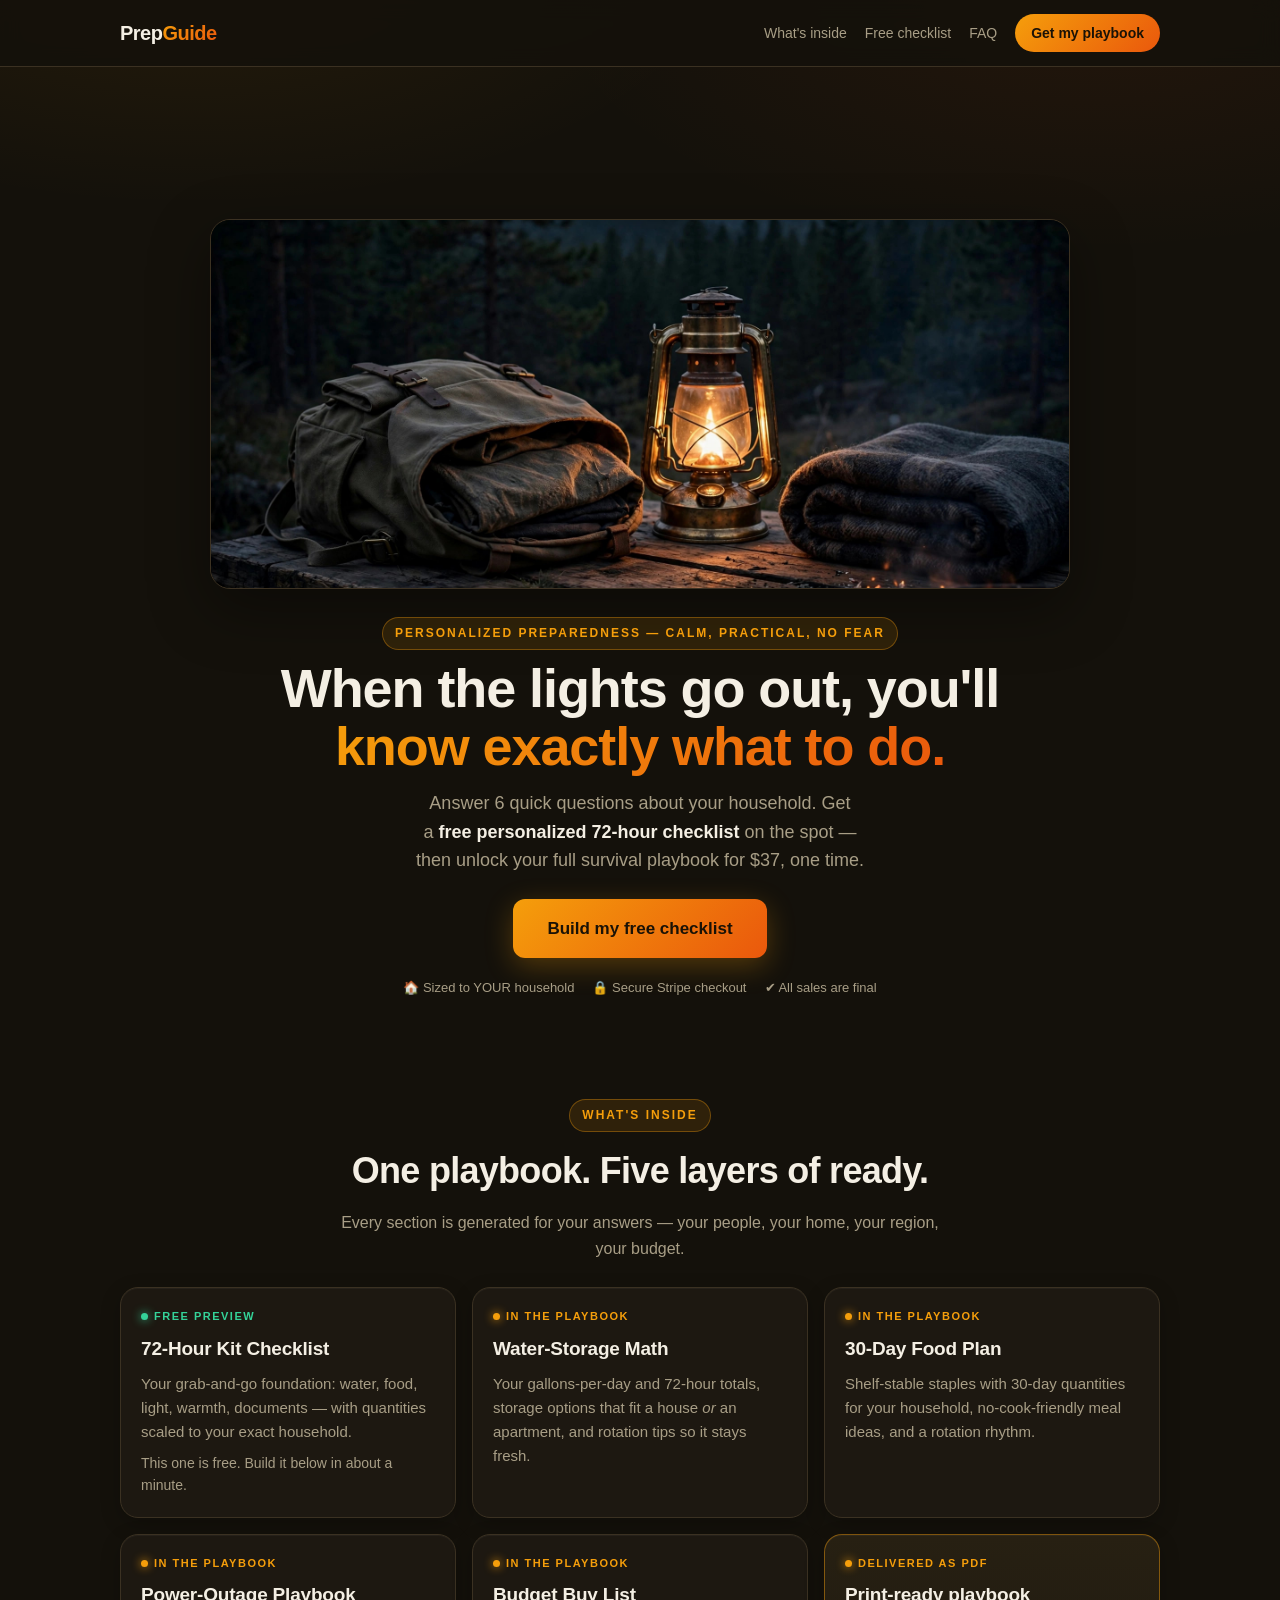
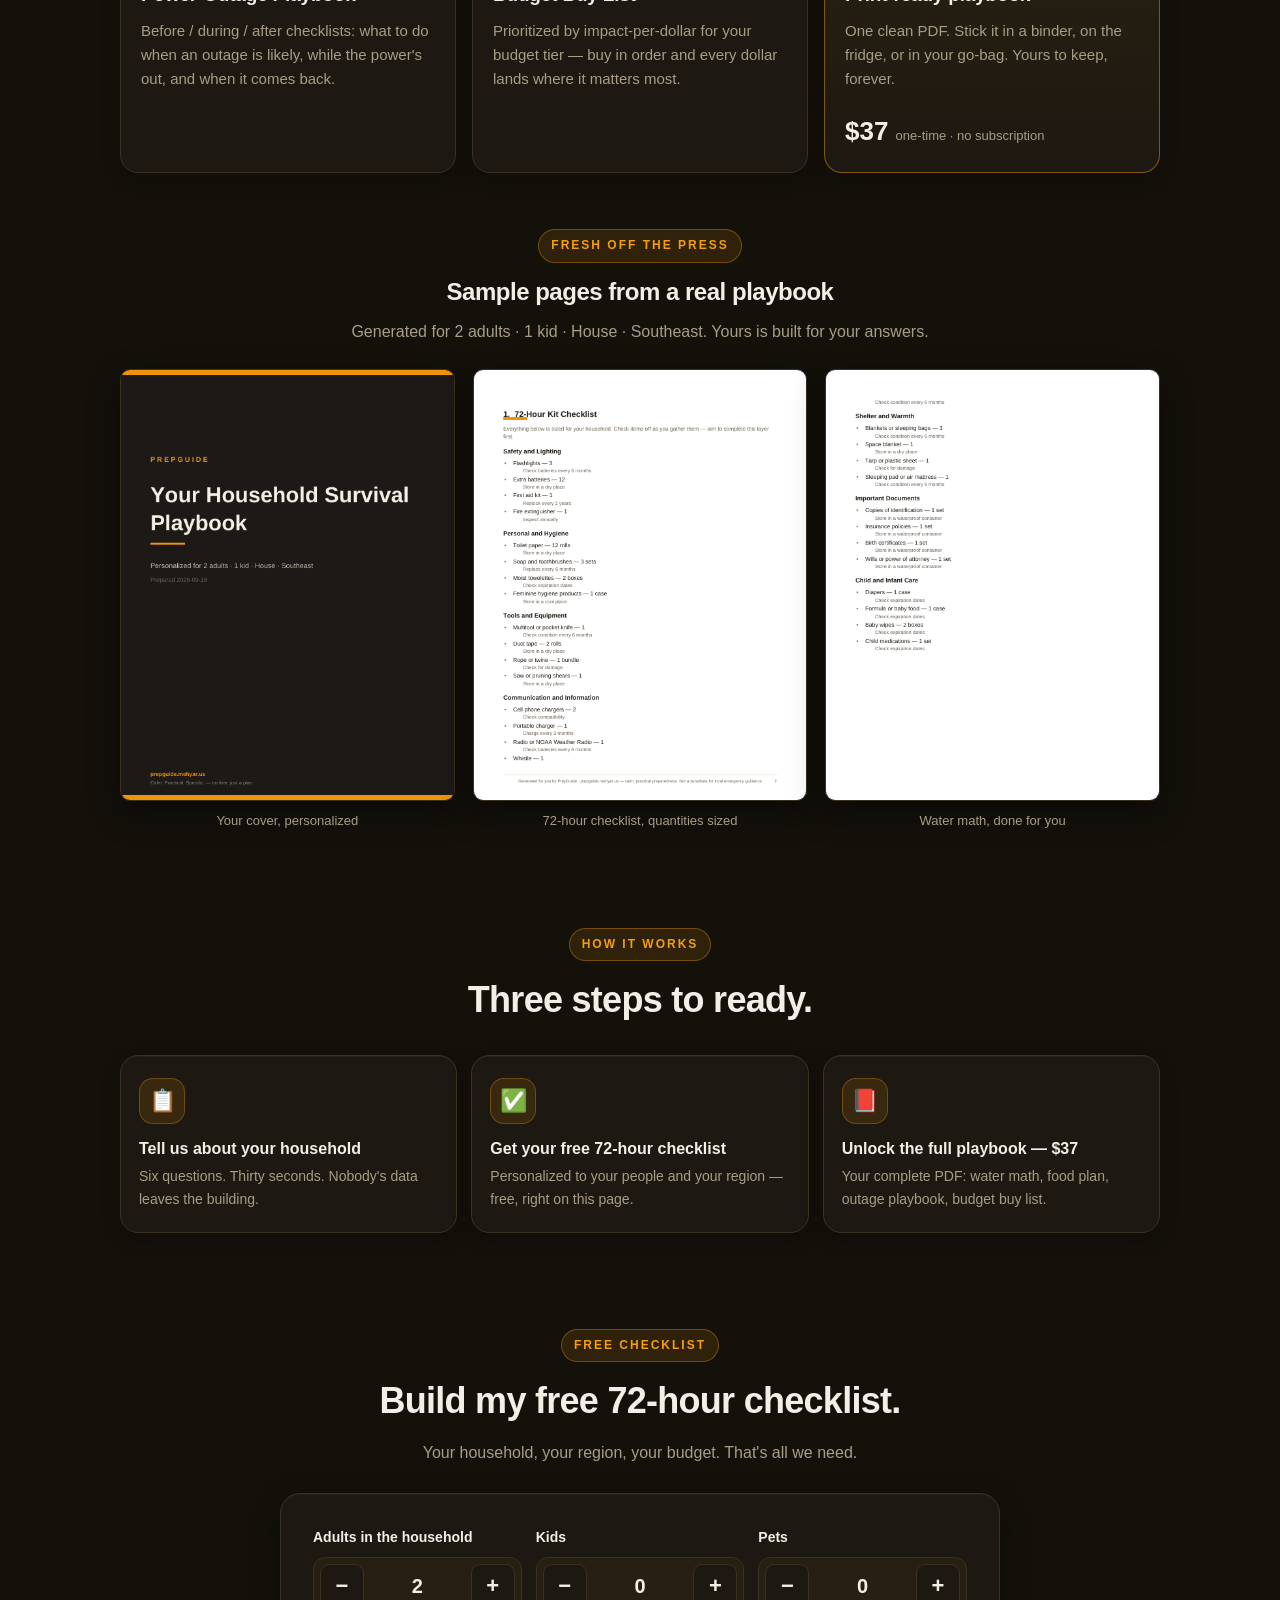
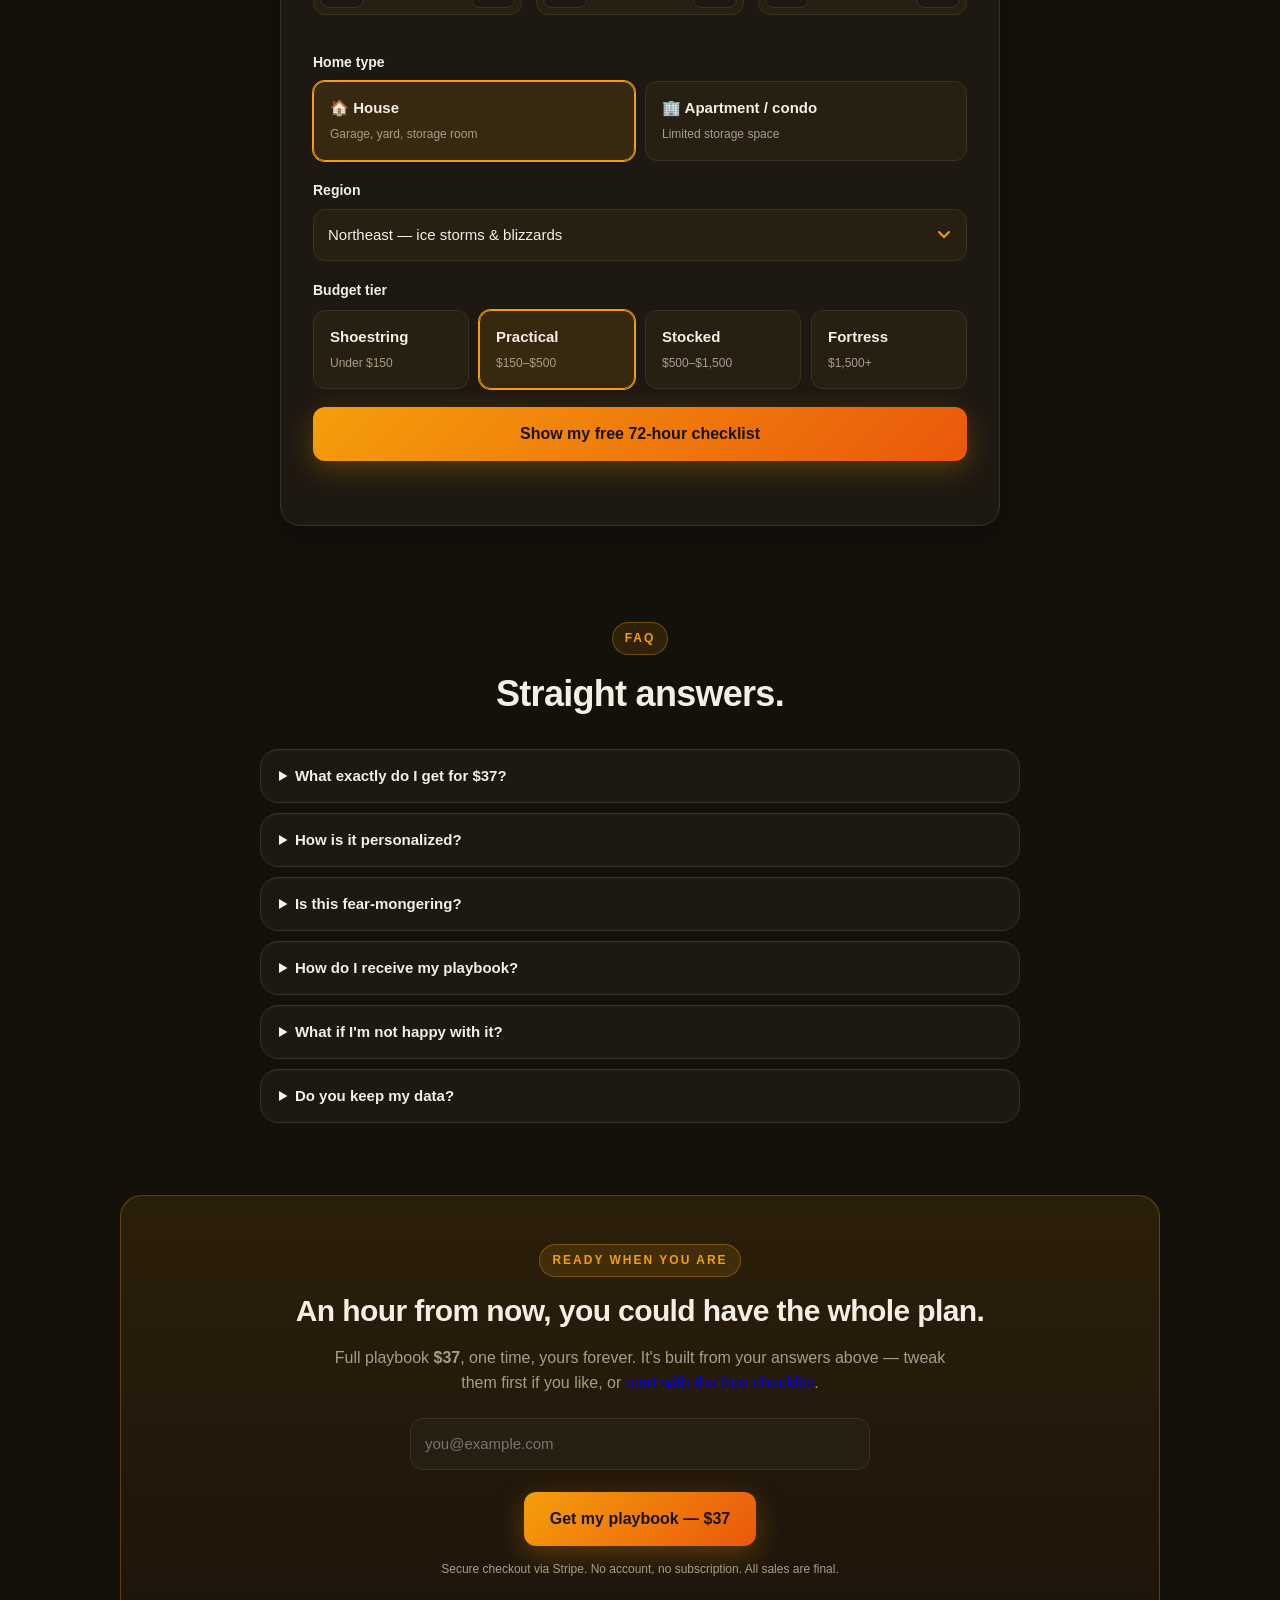
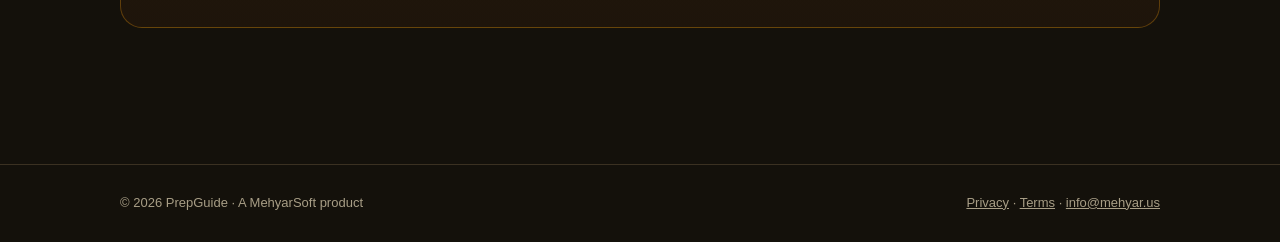
==== commit 0904b219: "Copy: remove all refund/money-back promises — all sales are final" ====
--- a/pwa/index.html
+++ b/pwa/index.html
@@ -2,19 +2,27 @@
 <html lang="en">
 <head>
 <meta charset="utf-8">
+<!-- TRACKING:GA4-GTM -->
+<!-- Google Tag Manager -->
+<script>(function(w,d,s,l,i){w[l]=w[l]||[];w[l].push({'gtm.start':new Date().getTime(),event:'gtm.js'});var f=d.getElementsByTagName(s)[0],j=d.createElement(s),dl=l!='dataLayer'?'&l='+l:'';j.async=true;j.src='https://www.googletagmanager.com/gtm.js?id='+i+dl;f.parentNode.insertBefore(j,f);})(window,document,'script','dataLayer','GTM-PZLMLZ5C');</script>
+<!-- End Google Tag Manager -->
+<!-- Google Analytics 4 -->
+<script async src="https://www.googletagmanager.com/gtag/js?id=G-94E2CDENSF"></script>
+<script>window.dataLayer=window.dataLayer||[];function gtag(){dataLayer.push(arguments);}gtag('js',new Date());gtag('config','G-94E2CDENSF');</script>
+<!-- End Google Analytics 4 -->
 <meta name="viewport" content="width=device-width, initial-scale=1, viewport-fit=cover">
-<title>PrepGuide — Your personalized survival playbook, $37 one-time</title>
-<meta name="description" content="Answer 6 quick questions, get a free personalized 72-hour checklist, then unlock your full survival playbook: water math for YOUR household, 30-day food plan, power-outage playbook, budget buy list. $37 one-time. Calm, practical, no fear.">
+<title>PrepGuide — Personalized survival playbook, $37</title>
+<meta name="description" content="Answer 6 questions for a free 72-hour checklist, then unlock your full survival playbook: water math, 30-day food plan, power-outage guide. $37 one-time.">
 <link rel="canonical" href="https://prepguide.mehyar.us/">
 <meta property="og:type" content="website">
 <meta property="og:site_name" content="PrepGuide">
-<meta property="og:title" content="PrepGuide — Your personalized survival playbook">
+<meta property="og:title" content="PrepGuide — Personalized survival playbook, $37">
 <meta property="og:description" content="Free personalized 72-hour checklist. Full playbook $37 one-time: water math, 30-day food plan, power-outage playbook, budget buy list. Calm, practical, no fear.">
 <meta property="og:url" content="https://prepguide.mehyar.us/">
 <meta property="og:image" content="https://prepguide.mehyar.us/hero.jpg">
 <meta property="og:image:alt" content="PrepGuide — a household preparedness playbook">
 <meta name="twitter:card" content="summary_large_image">
-<meta name="twitter:title" content="PrepGuide — Your personalized survival playbook">
+<meta name="twitter:title" content="PrepGuide — Personalized survival playbook, $37">
 <meta name="twitter:description" content="Free personalized 72-hour checklist. Full playbook $37 one-time. Calm, practical, no fear.">
 <meta name="twitter:image" content="https://prepguide.mehyar.us/hero.jpg">
 <link rel="manifest" href="manifest.json">
@@ -35,12 +43,15 @@
 {"@type":"Question","name":"How is it personalized?","acceptedAnswer":{"@type":"Answer","text":"You answer 6 questions — household size, home type, region, and budget. The playbook's quantities, storage advice, regional hazards, and buy list are all generated for those answers. A family of five in a hurricane zone gets a different plan than a single renter in the Mountain West."}},
 {"@type":"Question","name":"Is this fear-mongering?","acceptedAnswer":{"@type":"Answer","text":"No. PrepGuide is deliberately calm and practical: checklists, math, and steps — no doom, no hype, no worst-case theater. Being prepared is just adulting with a plan."}},
 {"@type":"Question","name":"How do I receive my playbook?","acceptedAnswer":{"@type":"Answer","text":"Right after checkout you land on your private success page. The playbook is generated for you (usually a few minutes) and downloads as a print-ready PDF. A copy of your private link also arrives by email."}},
-{"@type":"Question","name":"What if I'm not happy with it?","acceptedAnswer":{"@type":"Answer","text":"Email info@mehyar.us within 7 days and we'll regenerate it free or refund you in full — your call."}},
+{"@type":"Question","name":"What if I'm not happy with it?","acceptedAnswer":{"@type":"Answer","text":"All sales are final. If your playbook has an error, email info@mehyar.us and we'll make it right."}},
 {"@type":"Question","name":"Do you keep my data?","acceptedAnswer":{"@type":"Answer","text":"We keep your email and intake answers only long enough to produce and deliver your playbook. We never sell data and never use your household details in marketing. No accounts, nothing to delete later — or email info@mehyar.us and we'll wipe it."}}
 ]}
 </script>
 </head>
 <body>
+<!-- Google Tag Manager (noscript) -->
+<noscript><iframe src="https://www.googletagmanager.com/ns.html?id=GTM-PZLMLZ5C" height="0" width="0" style="display:none;visibility:hidden"></iframe></noscript>
+<!-- End Google Tag Manager (noscript) -->
 
 <header class="site-header">
   <div class="inner">
@@ -67,7 +78,7 @@
     <div class="trust-row">
       <span>🏠 Sized to YOUR household</span>
       <span>🔒 Secure Stripe checkout</span>
-      <span>↩ 7-day regenerate-or-refund</span>
+      <span>✔ All sales are final</span>
     </div>
   </section>
 
@@ -249,7 +260,7 @@
       <details><summary>How is it personalized?</summary><p>You answer 6 questions — household size, home type, region, and budget. The quantities, storage advice, regional hazard notes, and buy list are all generated for those answers. A family of five in a hurricane zone gets a different plan than a single renter in the Mountain West.</p></details>
       <details><summary>Is this fear-mongering?</summary><p>No. PrepGuide is deliberately calm and practical: checklists, math, and steps — no doom, no hype, no worst-case theater. Being prepared is just adulting with a plan.</p></details>
       <details><summary>How do I receive my playbook?</summary><p>Right after checkout you land on your private success page. Your playbook is generated for you (usually within a few minutes) and downloads as a print-ready PDF. A copy of your private link also arrives by email.</p></details>
-      <details><summary>What if I'm not happy with it?</summary><p>Email <a href="mailto:info@mehyar.us">info@mehyar.us</a> within 7 days and we'll regenerate it free or refund you in full — your call.</p></details>
+      <details><summary>What if I'm not happy with it?</summary><p>All sales are final. If your playbook has an error, email <a href="mailto:info@mehyar.us">info@mehyar.us</a> and we'll make it right.</p></details>
       <details><summary>Do you keep my data?</summary><p>We keep your email and intake answers only long enough to produce and deliver your playbook. We never sell data and never use your household details in marketing. No accounts, nothing to delete later — or email <a href="mailto:info@mehyar.us">info@mehyar.us</a> and we'll wipe it.</p></details>
     </div>
   </section>
@@ -264,7 +275,7 @@
       <button type="submit" class="btn btn-primary buy-btn">Get my playbook — $37</button>
       <div class="status buy-status" role="status"></div>
     </form>
-    <p class="fine">Secure checkout via Stripe. No account, no subscription. 7-day regenerate-or-refund promise.</p>
+    <p class="fine">Secure checkout via Stripe. No account, no subscription. All sales are final.</p>
   </section>
 </main>
 
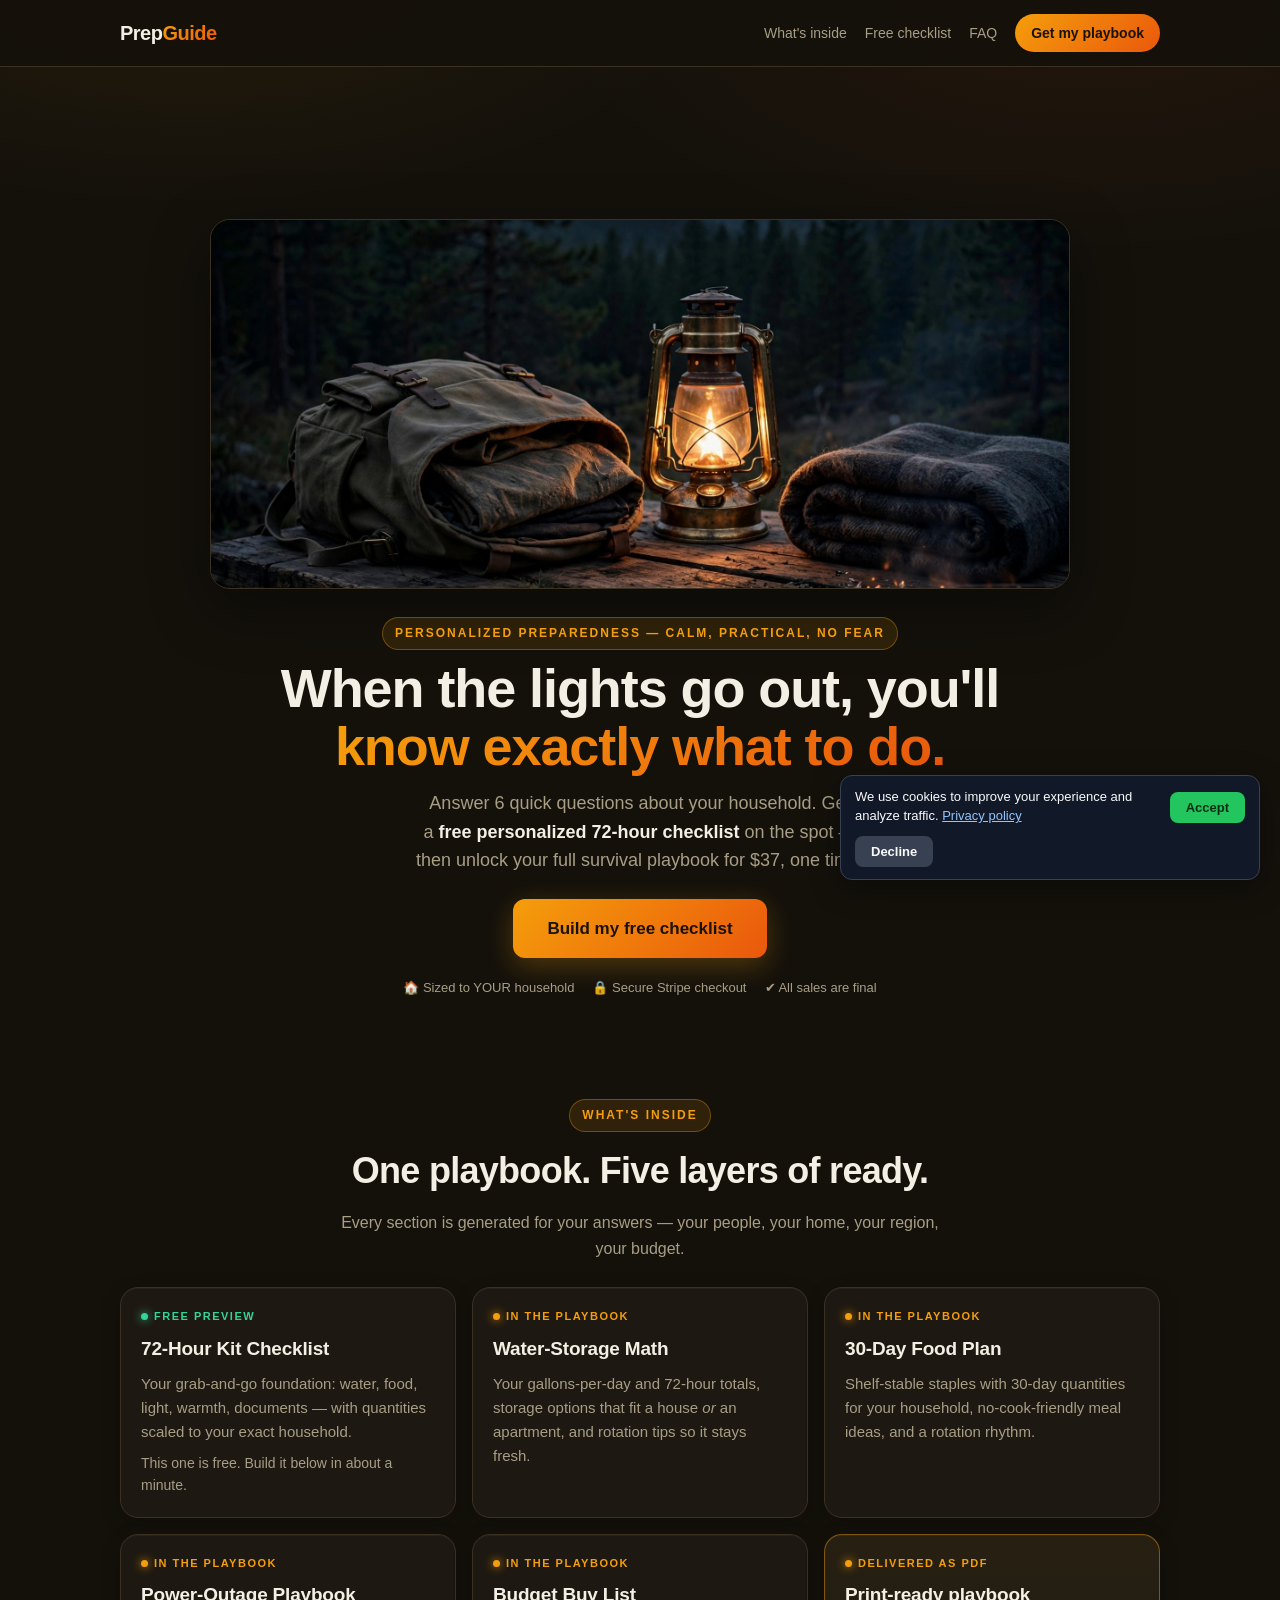
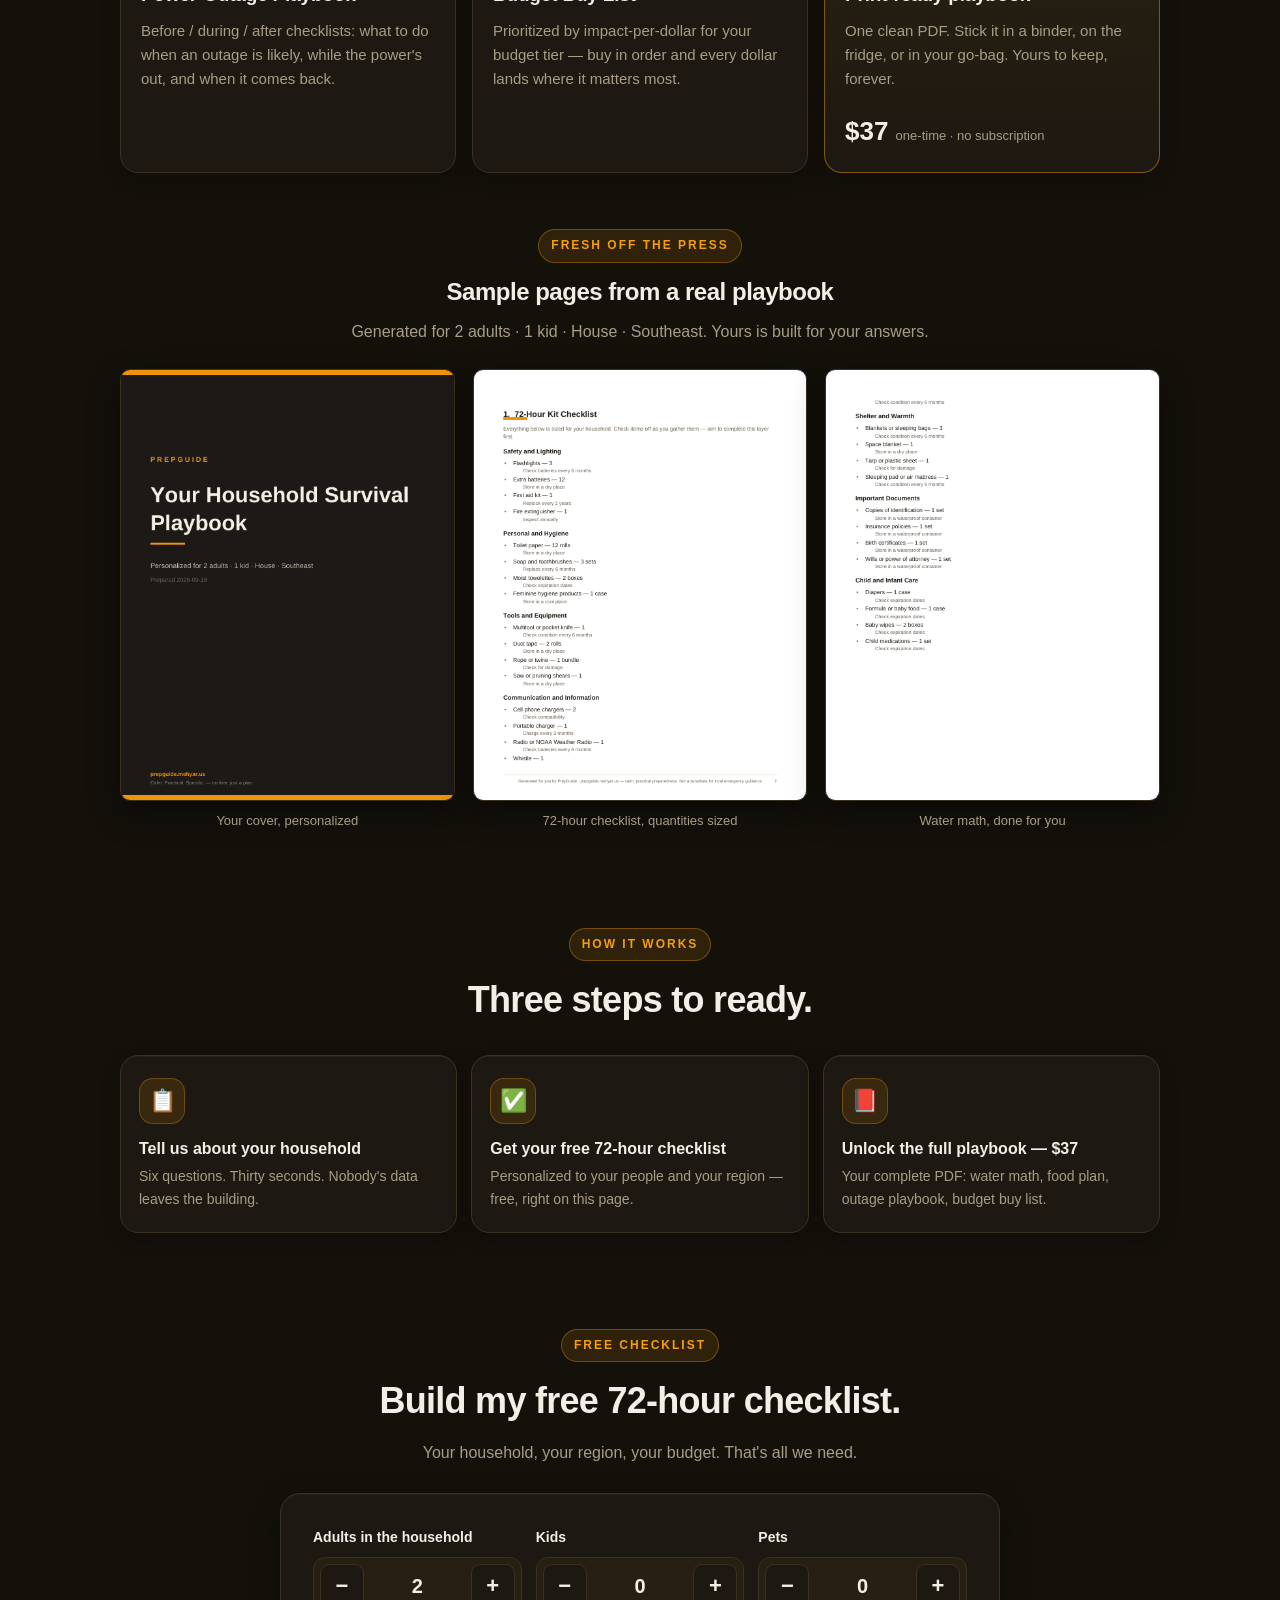
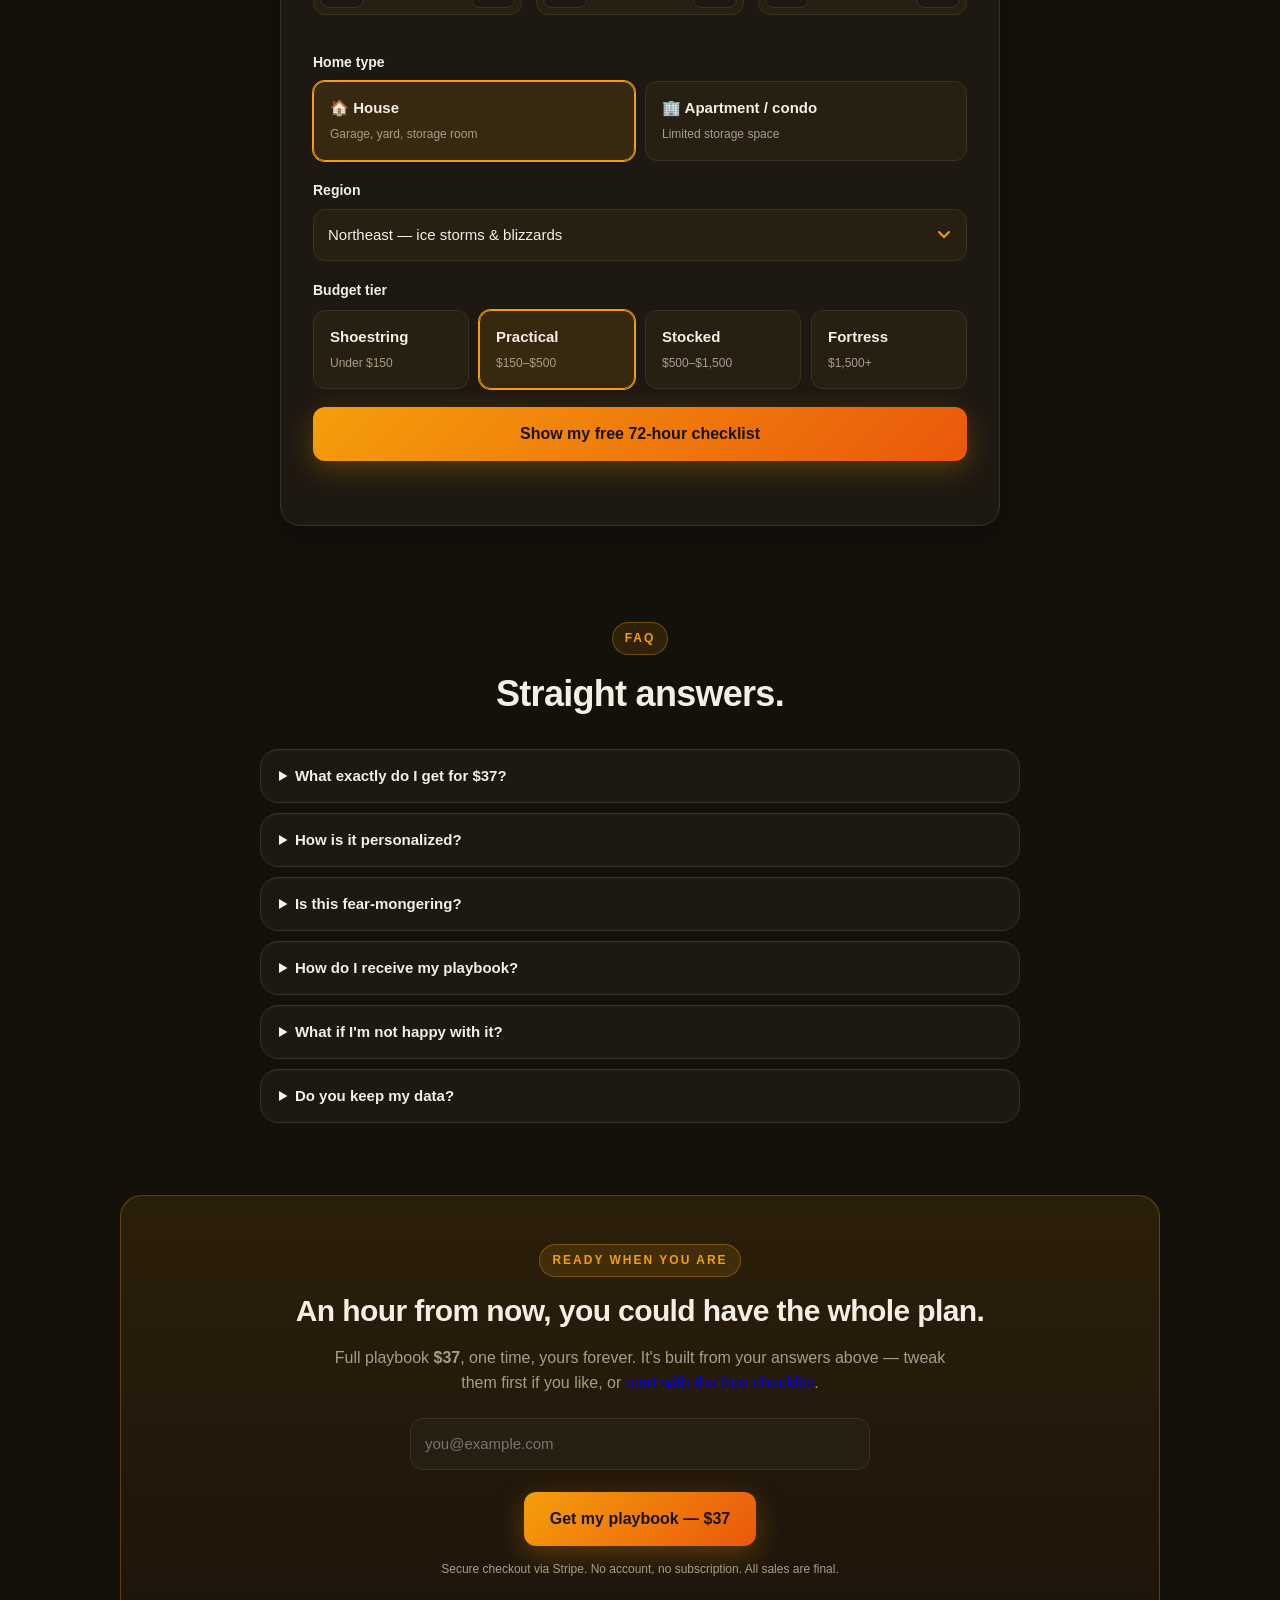
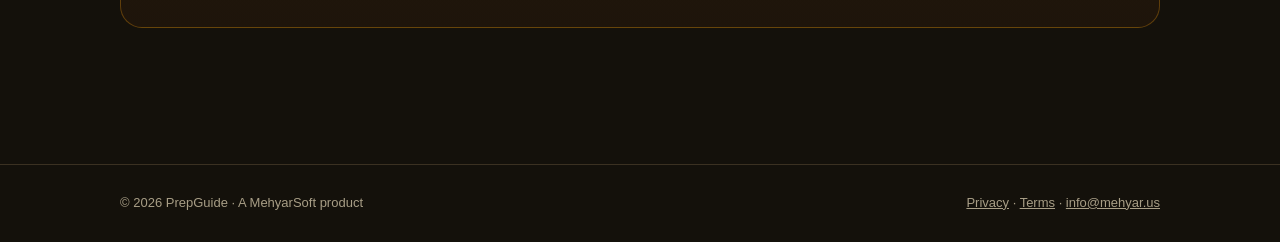
==== commit 0376284e: "Save PrepGuide PWA index update — Mayor's commit-and-push sweep 2026-10-24" ====
--- a/pwa/index.html
+++ b/pwa/index.html
@@ -292,5 +292,44 @@
 </footer>
 
 <script src="app.js" defer></script>
+<!-- MehyarSoft cookie consent v1 — vanilla JS, no dependencies (~2.2KB).
+     Set MS_COOKIE_PRIVACY_URL per site before including. Stores choice in
+     localStorage as ms_cookie_consent=accepted|declined. Best-effort
+     dataLayer push for future GTM Consent Mode gating; does not gate
+     hardcoded GTM (follow-up). Never throws: wrapped in try/catch. -->
+<script>
+(function(){try{
+var KEY='ms_cookie_consent',PRIV=('https://mehyar.us/privacy-policy/'||'/privacy-policy/');
+var v=null;try{v=localStorage.getItem(KEY);}catch(e){}
+if(v==='accepted'||v==='declined')return;
+function set(c){try{localStorage.setItem(KEY,c);}catch(e){}
+ try{window.dataLayer=window.dataLayer||[];window.dataLayer.push({event:'cookie_consent',consent:c});}catch(e){}}
+var b=document.createElement('div');
+b.id='ms-cookie-bar';
+b.setAttribute('role','dialog');b.setAttribute('aria-label','Cookie consent');
+b.innerHTML='<style>'
++'#ms-cookie-bar{position:fixed;left:12px;right:12px;bottom:12px;z-index:2147483000;'
++'background:#111827;color:#f9fafb;border:1px solid #374151;border-radius:12px;'
++'padding:12px 14px;font:14px/1.45 -apple-system,BlinkMacSystemFont,"Segoe UI",Roboto,sans-serif;'
++'box-shadow:0 8px 30px rgba(0,0,0,.35);display:flex;gap:10px;align-items:center;flex-wrap:wrap}'
++'#ms-cookie-bar p{margin:0;flex:1 1 220px;font-size:13px}'
++'#ms-cookie-bar a{color:#93c5fd;text-decoration:underline}'
++'#ms-cookie-bar button{border:0;border-radius:8px;padding:8px 16px;font-size:13px;font-weight:600;cursor:pointer}'
++'#ms-ok{background:#22c55e;color:#052e12}#ms-no{background:#374151;color:#f9fafb}'
++'@media(min-width:640px){#ms-cookie-bar{left:auto;right:20px;bottom:20px;max-width:420px}}'
++'</style>'
++'<p>We use cookies to improve your experience and analyze traffic. '
++'<a href="'+PRIV+'" rel="noopener">Privacy policy</a></p>'
++'<button id="ms-ok" type="button">Accept</button>'
++'<button id="ms-no" type="button">Decline</button>';
+document.body.appendChild(b);
+function done(c){set(c);b.remove();}
+b.querySelector('#ms-ok').addEventListener('click',function(){done('accepted');});
+b.querySelector('#ms-no').addEventListener('click',function(){done('declined');});
+window.msCookieConsent={choice:function(){try{return localStorage.getItem(KEY);}catch(e){return null;}},
+reset:function(){try{localStorage.removeItem(KEY);}catch(e){}location.reload();}};
+}catch(e){}})();
+</script>
+
 </body>
 </html>
